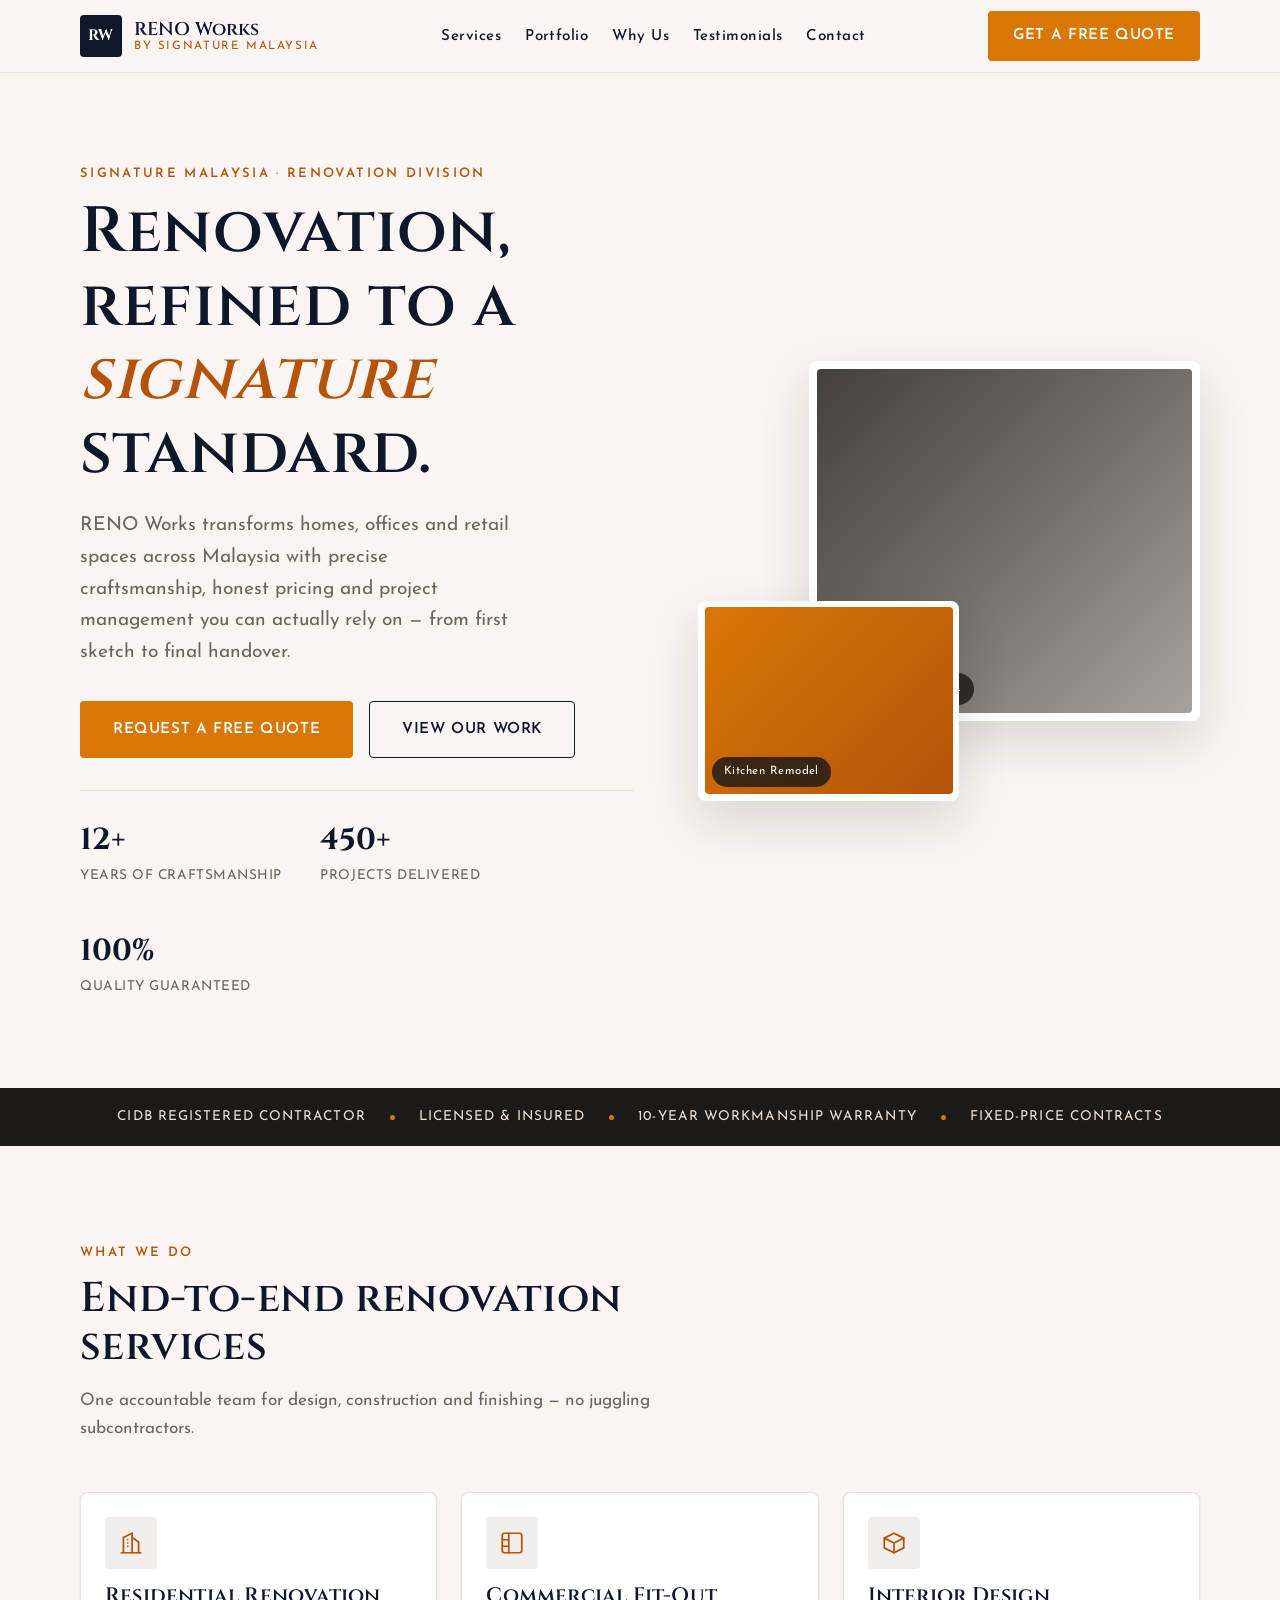
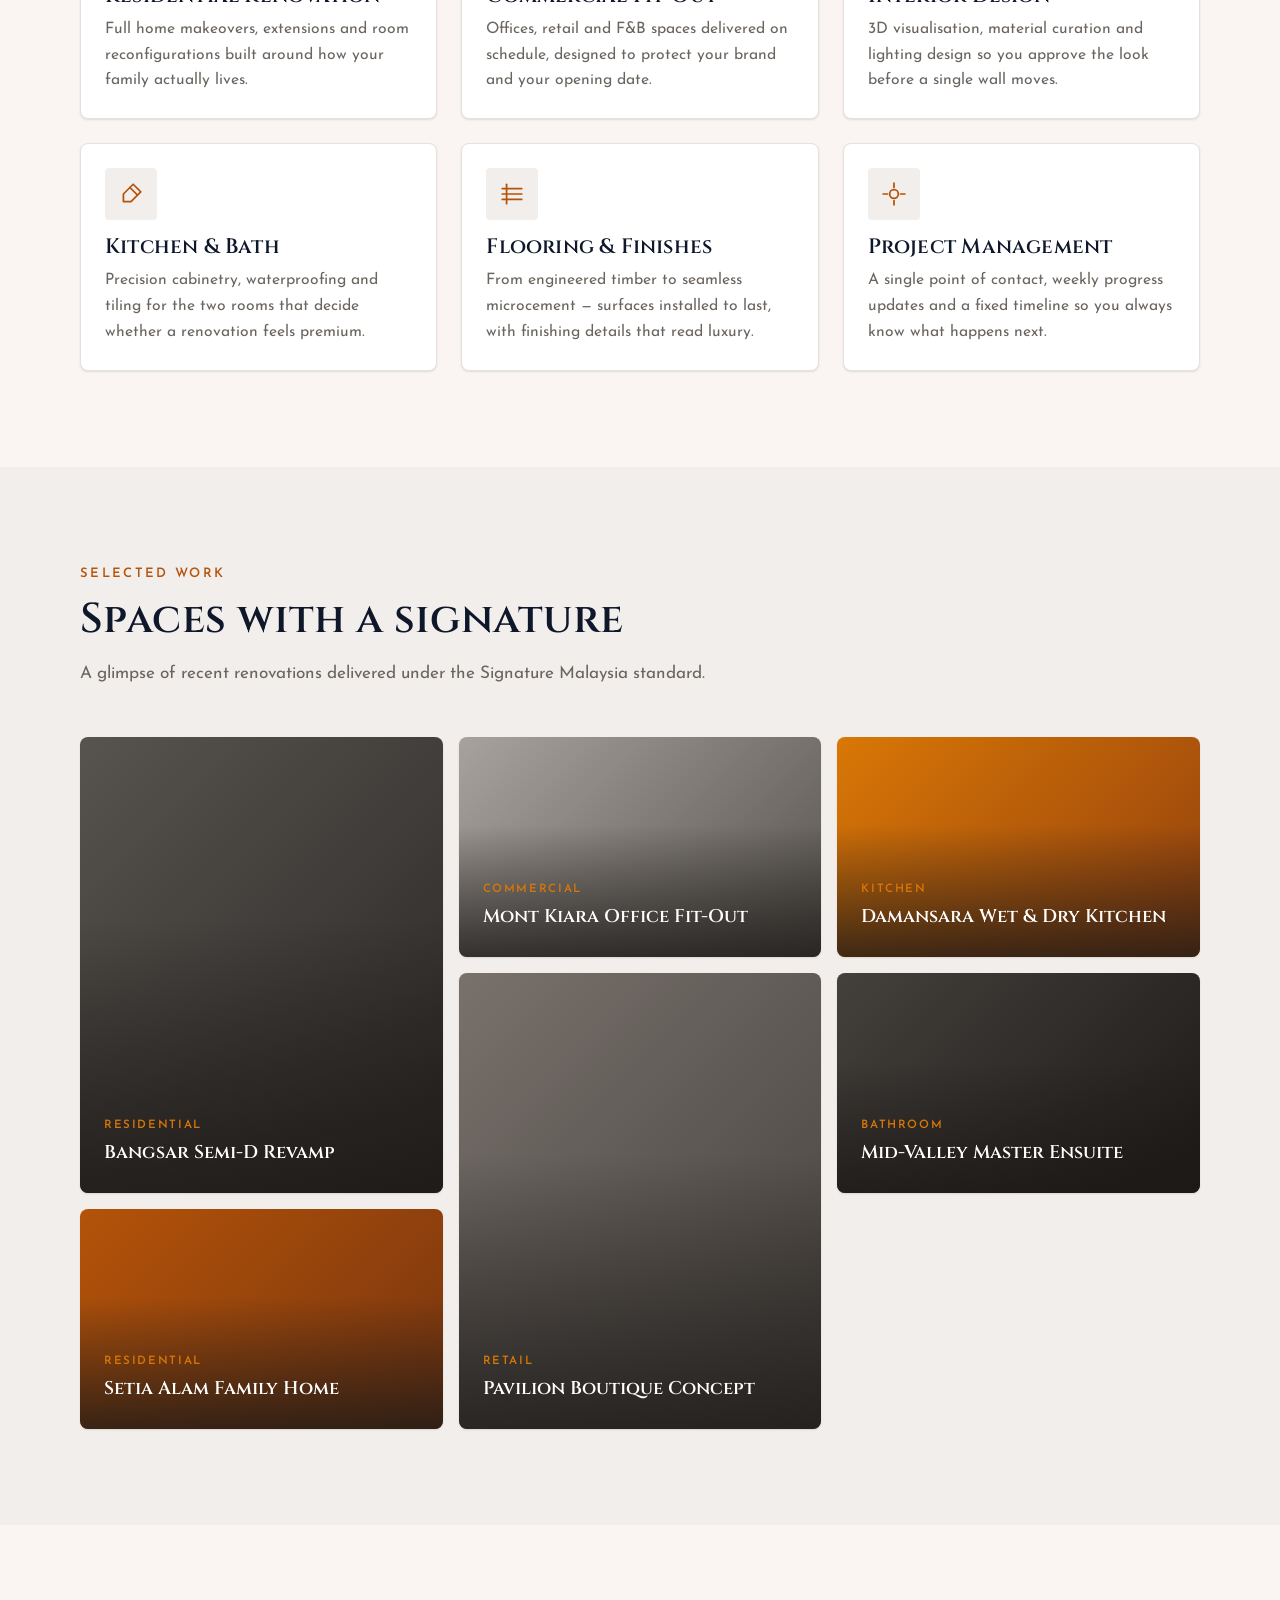
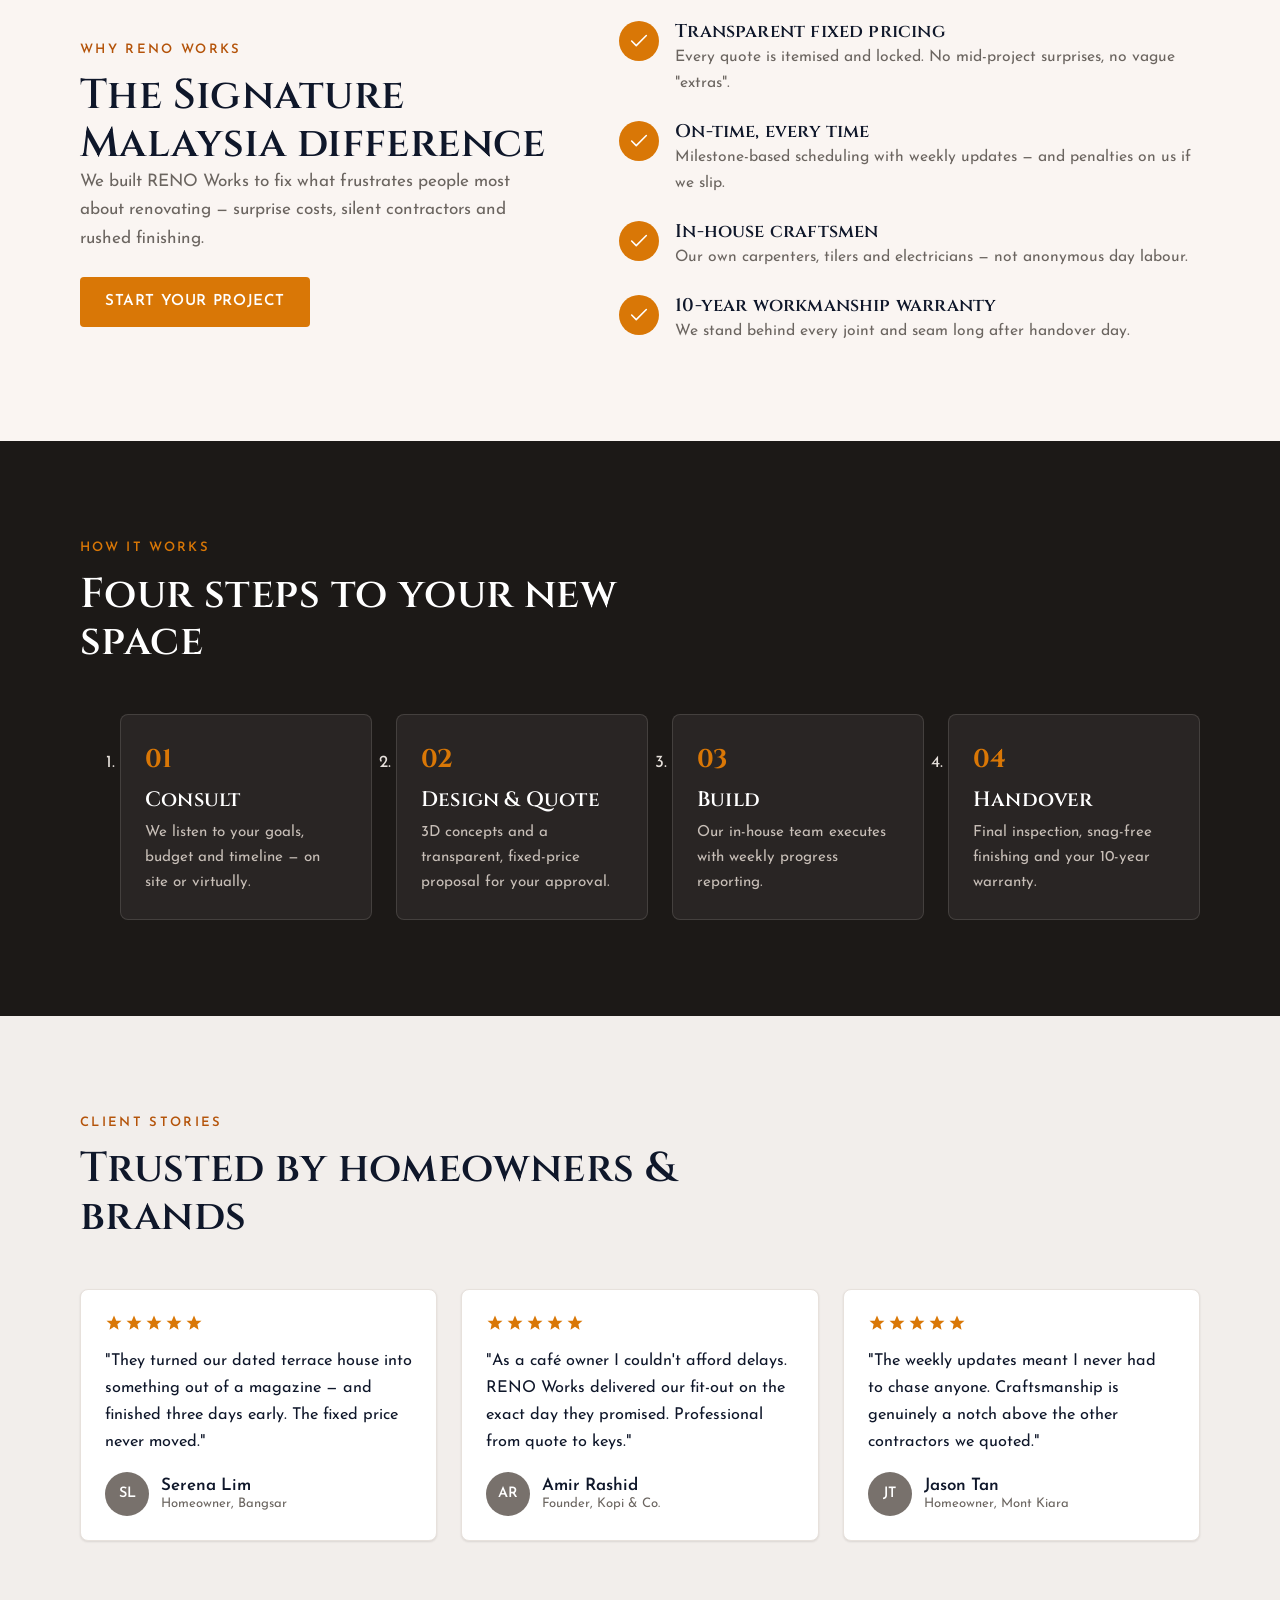
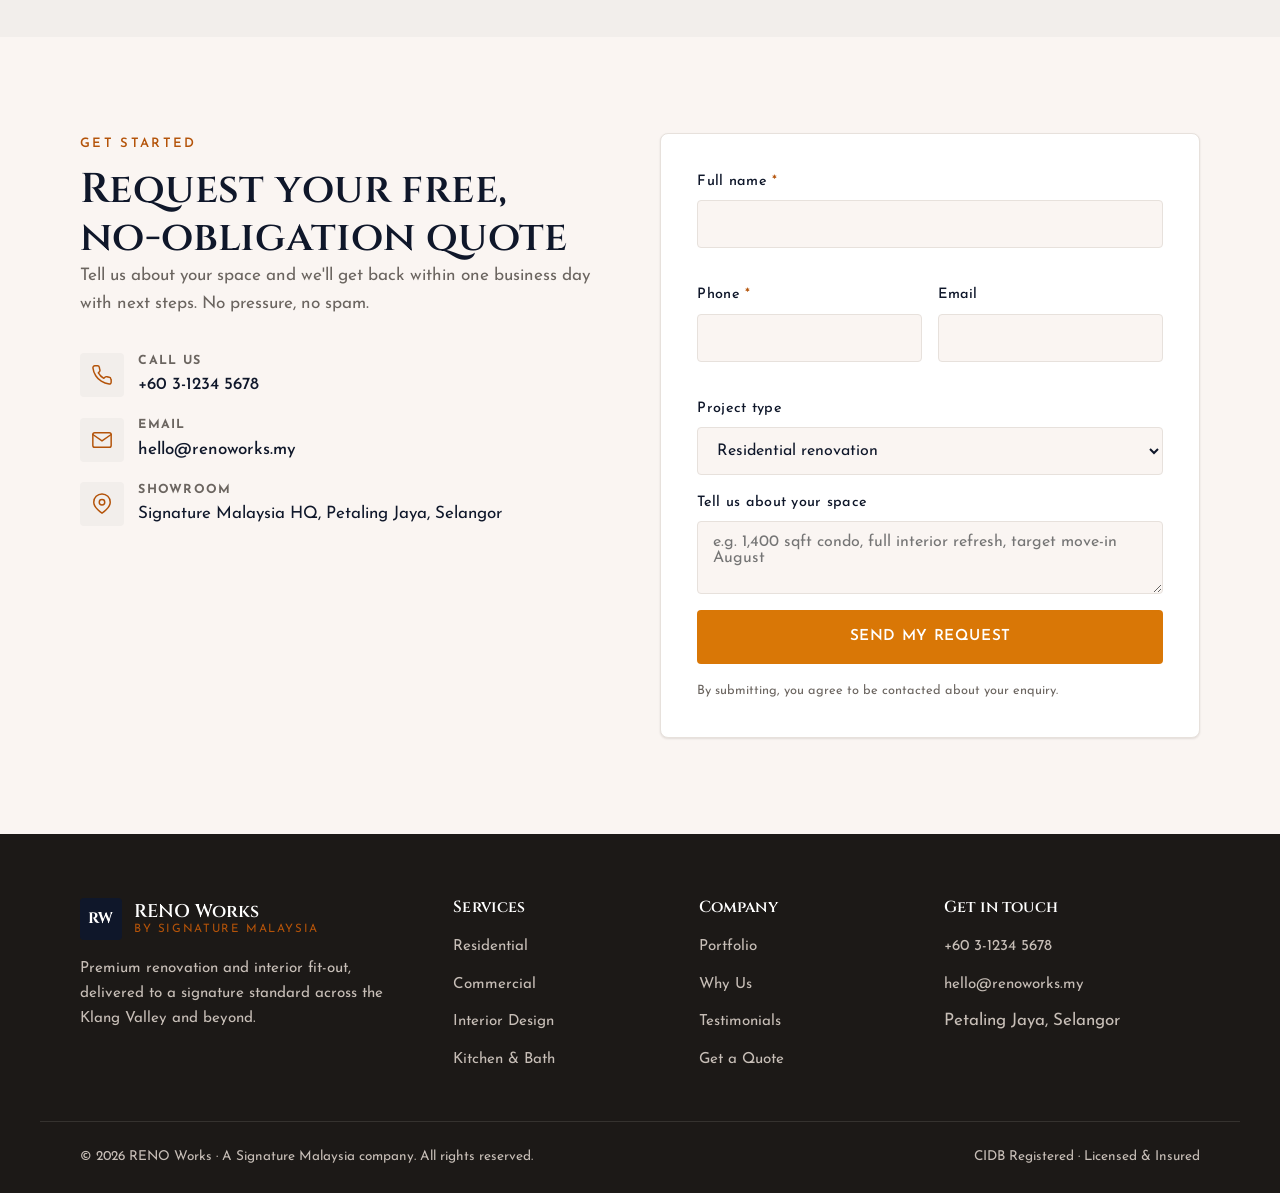
==== classic.html @ 30dc9f1d "Add immersive 3D-motion homepage with WebGL hero - New index.html: cinematic dark experience with Th" ====
<!DOCTYPE html>
<html lang="en">
<head>
  <meta charset="UTF-8" />
  <meta name="viewport" content="width=device-width, initial-scale=1" />
  <title>RENO Works — Professional Renovation by Signature Malaysia</title>
  <meta name="description" content="RENO Works is a professional renovation contractor under Signature Malaysia. Premium interior, residential and commercial renovation with transparent quotes and craftsmanship you can trust." />
  <link rel="preconnect" href="https://fonts.googleapis.com" />
  <link rel="preconnect" href="https://fonts.gstatic.com" crossorigin />
  <link href="https://fonts.googleapis.com/css2?family=Cinzel:wght@400;500;600;700&family=Josefin+Sans:wght@300;400;500;600;700&display=swap" rel="stylesheet" />
  <link rel="stylesheet" href="styles.css" />
</head>
<body>
  <a class="skip-link" href="#main">Skip to content</a>

  <!-- ===== Header ===== -->
  <header class="site-header" id="top">
    <div class="container header-inner">
      <a class="brand" href="#top" aria-label="RENO Works home">
        <span class="brand-mark" aria-hidden="true">RW</span>
        <span class="brand-text">
          <span class="brand-name">RENO Works</span>
          <span class="brand-sub">by Signature Malaysia</span>
        </span>
      </a>

      <nav class="nav" aria-label="Primary">
        <ul class="nav-list">
          <li><a href="#services">Services</a></li>
          <li><a href="#portfolio">Portfolio</a></li>
          <li><a href="#why">Why Us</a></li>
          <li><a href="#testimonials">Testimonials</a></li>
          <li><a href="#contact">Contact</a></li>
        </ul>
      </nav>

      <a class="btn btn-accent header-cta" href="#contact">Get a Free Quote</a>

      <button class="nav-toggle" aria-label="Open menu" aria-expanded="false" aria-controls="mobile-nav">
        <span class="nav-toggle-bar"></span>
        <span class="nav-toggle-bar"></span>
        <span class="nav-toggle-bar"></span>
      </button>
    </div>

    <div class="mobile-nav" id="mobile-nav" hidden>
      <ul>
        <li><a href="#services">Services</a></li>
        <li><a href="#portfolio">Portfolio</a></li>
        <li><a href="#why">Why Us</a></li>
        <li><a href="#testimonials">Testimonials</a></li>
        <li><a href="#contact">Contact</a></li>
        <li><a class="btn btn-accent" href="#contact">Get a Free Quote</a></li>
      </ul>
    </div>
  </header>

  <main id="main">
    <!-- ===== Hero ===== -->
    <section class="hero" aria-labelledby="hero-title">
      <div class="container hero-inner">
        <div class="hero-copy reveal">
          <p class="eyebrow">Signature Malaysia · Renovation Division</p>
          <h1 id="hero-title">Renovation, refined to a <em>signature</em> standard.</h1>
          <p class="hero-lead">
            RENO Works transforms homes, offices and retail spaces across Malaysia
            with precise craftsmanship, honest pricing and project management you
            can actually rely on — from first sketch to final handover.
          </p>
          <div class="hero-actions">
            <a class="btn btn-accent btn-lg" href="#contact">Request a Free Quote</a>
            <a class="btn btn-ghost btn-lg" href="#portfolio">View Our Work</a>
          </div>
          <dl class="hero-stats">
            <div><dt>12+</dt><dd>Years of craftsmanship</dd></div>
            <div><dt>450+</dt><dd>Projects delivered</dd></div>
            <div><dt>100%</dt><dd>Quality guaranteed</dd></div>
          </dl>
        </div>

        <div class="hero-visual reveal" aria-hidden="true">
          <div class="hero-card hero-card-main">
            <div class="hero-card-photo photo-1"></div>
            <span class="hero-tag">Modern Interior · KL</span>
          </div>
          <div class="hero-card hero-card-float">
            <div class="hero-card-photo photo-2"></div>
            <span class="hero-tag">Kitchen Remodel</span>
          </div>
        </div>
      </div>
    </section>

    <!-- ===== Trust strip ===== -->
    <section class="trust" aria-label="Credentials">
      <div class="container trust-inner">
        <span>CIDB Registered Contractor</span>
        <span class="dot" aria-hidden="true"></span>
        <span>Licensed &amp; Insured</span>
        <span class="dot" aria-hidden="true"></span>
        <span>10-Year Workmanship Warranty</span>
        <span class="dot" aria-hidden="true"></span>
        <span>Fixed-Price Contracts</span>
      </div>
    </section>

    <!-- ===== Services ===== -->
    <section class="section" id="services" aria-labelledby="services-title">
      <div class="container">
        <header class="section-head reveal">
          <p class="eyebrow">What We Do</p>
          <h2 id="services-title">End-to-end renovation services</h2>
          <p class="section-sub">One accountable team for design, construction and finishing — no juggling subcontractors.</p>
        </header>

        <div class="grid grid-3">
          <article class="card service-card reveal">
            <span class="service-icon" aria-hidden="true">
              <svg viewBox="0 0 24 24" fill="none" stroke="currentColor" stroke-width="1.6" stroke-linecap="round" stroke-linejoin="round"><path d="M3 21h18"/><path d="M5 21V7l8-4v18"/><path d="M19 21V11l-6-4"/><path d="M9 9h.01M9 12h.01M9 15h.01"/></svg>
            </span>
            <h3>Residential Renovation</h3>
            <p>Full home makeovers, extensions and room reconfigurations built around how your family actually lives.</p>
          </article>

          <article class="card service-card reveal">
            <span class="service-icon" aria-hidden="true">
              <svg viewBox="0 0 24 24" fill="none" stroke="currentColor" stroke-width="1.6" stroke-linecap="round" stroke-linejoin="round"><rect x="3" y="3" width="18" height="18" rx="2"/><path d="M9 3v18"/><path d="M3 9h6M3 15h6"/></svg>
            </span>
            <h3>Commercial Fit-Out</h3>
            <p>Offices, retail and F&amp;B spaces delivered on schedule, designed to protect your brand and your opening date.</p>
          </article>

          <article class="card service-card reveal">
            <span class="service-icon" aria-hidden="true">
              <svg viewBox="0 0 24 24" fill="none" stroke="currentColor" stroke-width="1.6" stroke-linecap="round" stroke-linejoin="round"><path d="M12 3l9 4.5v9L12 21 3 16.5v-9z"/><path d="M3 7.5L12 12l9-4.5M12 12v9"/></svg>
            </span>
            <h3>Interior Design</h3>
            <p>3D visualisation, material curation and lighting design so you approve the look before a single wall moves.</p>
          </article>

          <article class="card service-card reveal">
            <span class="service-icon" aria-hidden="true">
              <svg viewBox="0 0 24 24" fill="none" stroke="currentColor" stroke-width="1.6" stroke-linecap="round" stroke-linejoin="round"><path d="M14 3l7 7-9 9H5v-7z"/><path d="M11 6l7 7"/></svg>
            </span>
            <h3>Kitchen &amp; Bath</h3>
            <p>Precision cabinetry, waterproofing and tiling for the two rooms that decide whether a renovation feels premium.</p>
          </article>

          <article class="card service-card reveal">
            <span class="service-icon" aria-hidden="true">
              <svg viewBox="0 0 24 24" fill="none" stroke="currentColor" stroke-width="1.6" stroke-linecap="round" stroke-linejoin="round"><path d="M3 7h18M3 12h18M3 17h18"/><path d="M7 3v18"/></svg>
            </span>
            <h3>Flooring &amp; Finishes</h3>
            <p>From engineered timber to seamless microcement — surfaces installed to last, with finishing details that read luxury.</p>
          </article>

          <article class="card service-card reveal">
            <span class="service-icon" aria-hidden="true">
              <svg viewBox="0 0 24 24" fill="none" stroke="currentColor" stroke-width="1.6" stroke-linecap="round" stroke-linejoin="round"><path d="M12 2v4M12 18v4M2 12h4M18 12h4"/><circle cx="12" cy="12" r="4"/></svg>
            </span>
            <h3>Project Management</h3>
            <p>A single point of contact, weekly progress updates and a fixed timeline so you always know what happens next.</p>
          </article>
        </div>
      </div>
    </section>

    <!-- ===== Portfolio ===== -->
    <section class="section section-muted" id="portfolio" aria-labelledby="portfolio-title">
      <div class="container">
        <header class="section-head reveal">
          <p class="eyebrow">Selected Work</p>
          <h2 id="portfolio-title">Spaces with a signature</h2>
          <p class="section-sub">A glimpse of recent renovations delivered under the Signature Malaysia standard.</p>
        </header>

        <div class="portfolio-grid">
          <figure class="portfolio-item reveal pf-1">
            <figcaption>
              <span class="pf-cat">Residential</span>
              <span class="pf-name">Bangsar Semi-D Revamp</span>
            </figcaption>
          </figure>
          <figure class="portfolio-item reveal pf-2">
            <figcaption>
              <span class="pf-cat">Commercial</span>
              <span class="pf-name">Mont Kiara Office Fit-Out</span>
            </figcaption>
          </figure>
          <figure class="portfolio-item reveal pf-3">
            <figcaption>
              <span class="pf-cat">Kitchen</span>
              <span class="pf-name">Damansara Wet &amp; Dry Kitchen</span>
            </figcaption>
          </figure>
          <figure class="portfolio-item reveal pf-4">
            <figcaption>
              <span class="pf-cat">Retail</span>
              <span class="pf-name">Pavilion Boutique Concept</span>
            </figcaption>
          </figure>
          <figure class="portfolio-item reveal pf-5">
            <figcaption>
              <span class="pf-cat">Bathroom</span>
              <span class="pf-name">Mid-Valley Master Ensuite</span>
            </figcaption>
          </figure>
          <figure class="portfolio-item reveal pf-6">
            <figcaption>
              <span class="pf-cat">Residential</span>
              <span class="pf-name">Setia Alam Family Home</span>
            </figcaption>
          </figure>
        </div>
      </div>
    </section>

    <!-- ===== Why choose us ===== -->
    <section class="section" id="why" aria-labelledby="why-title">
      <div class="container why-inner">
        <div class="why-copy reveal">
          <p class="eyebrow">Why RENO Works</p>
          <h2 id="why-title">The Signature Malaysia difference</h2>
          <p class="section-sub">We built RENO Works to fix what frustrates people most about renovating — surprise costs, silent contractors and rushed finishing.</p>
          <a class="btn btn-accent" href="#contact">Start Your Project</a>
        </div>

        <ul class="why-list reveal">
          <li>
            <span class="why-icon" aria-hidden="true">
              <svg viewBox="0 0 24 24" fill="none" stroke="currentColor" stroke-width="1.7" stroke-linecap="round" stroke-linejoin="round"><path d="M20 6L9 17l-5-5"/></svg>
            </span>
            <div>
              <h3>Transparent fixed pricing</h3>
              <p>Every quote is itemised and locked. No mid-project surprises, no vague "extras".</p>
            </div>
          </li>
          <li>
            <span class="why-icon" aria-hidden="true">
              <svg viewBox="0 0 24 24" fill="none" stroke="currentColor" stroke-width="1.7" stroke-linecap="round" stroke-linejoin="round"><path d="M20 6L9 17l-5-5"/></svg>
            </span>
            <div>
              <h3>On-time, every time</h3>
              <p>Milestone-based scheduling with weekly updates — and penalties on us if we slip.</p>
            </div>
          </li>
          <li>
            <span class="why-icon" aria-hidden="true">
              <svg viewBox="0 0 24 24" fill="none" stroke="currentColor" stroke-width="1.7" stroke-linecap="round" stroke-linejoin="round"><path d="M20 6L9 17l-5-5"/></svg>
            </span>
            <div>
              <h3>In-house craftsmen</h3>
              <p>Our own carpenters, tilers and electricians — not anonymous day labour.</p>
            </div>
          </li>
          <li>
            <span class="why-icon" aria-hidden="true">
              <svg viewBox="0 0 24 24" fill="none" stroke="currentColor" stroke-width="1.7" stroke-linecap="round" stroke-linejoin="round"><path d="M20 6L9 17l-5-5"/></svg>
            </span>
            <div>
              <h3>10-year workmanship warranty</h3>
              <p>We stand behind every joint and seam long after handover day.</p>
            </div>
          </li>
        </ul>
      </div>
    </section>

    <!-- ===== Process ===== -->
    <section class="section section-dark" id="process" aria-labelledby="process-title">
      <div class="container">
        <header class="section-head reveal">
          <p class="eyebrow eyebrow-light">How It Works</p>
          <h2 id="process-title">Four steps to your new space</h2>
        </header>
        <ol class="process-grid">
          <li class="reveal"><span class="step-no">01</span><h3>Consult</h3><p>We listen to your goals, budget and timeline — on site or virtually.</p></li>
          <li class="reveal"><span class="step-no">02</span><h3>Design &amp; Quote</h3><p>3D concepts and a transparent, fixed-price proposal for your approval.</p></li>
          <li class="reveal"><span class="step-no">03</span><h3>Build</h3><p>Our in-house team executes with weekly progress reporting.</p></li>
          <li class="reveal"><span class="step-no">04</span><h3>Handover</h3><p>Final inspection, snag-free finishing and your 10-year warranty.</p></li>
        </ol>
      </div>
    </section>

    <!-- ===== Testimonials ===== -->
    <section class="section section-muted" id="testimonials" aria-labelledby="testimonials-title">
      <div class="container">
        <header class="section-head reveal">
          <p class="eyebrow">Client Stories</p>
          <h2 id="testimonials-title">Trusted by homeowners &amp; brands</h2>
        </header>
        <div class="grid grid-3">
          <blockquote class="card quote-card reveal">
            <div class="stars" aria-label="5 out of 5 stars">
              <svg viewBox="0 0 24 24" aria-hidden="true"><path d="M12 2l3 7h7l-5.5 4.5L18 21l-6-4-6 4 1.5-7.5L2 9h7z"/></svg>
              <svg viewBox="0 0 24 24" aria-hidden="true"><path d="M12 2l3 7h7l-5.5 4.5L18 21l-6-4-6 4 1.5-7.5L2 9h7z"/></svg>
              <svg viewBox="0 0 24 24" aria-hidden="true"><path d="M12 2l3 7h7l-5.5 4.5L18 21l-6-4-6 4 1.5-7.5L2 9h7z"/></svg>
              <svg viewBox="0 0 24 24" aria-hidden="true"><path d="M12 2l3 7h7l-5.5 4.5L18 21l-6-4-6 4 1.5-7.5L2 9h7z"/></svg>
              <svg viewBox="0 0 24 24" aria-hidden="true"><path d="M12 2l3 7h7l-5.5 4.5L18 21l-6-4-6 4 1.5-7.5L2 9h7z"/></svg>
            </div>
            <p>"They turned our dated terrace house into something out of a magazine — and finished three days early. The fixed price never moved."</p>
            <footer><span class="avatar" aria-hidden="true">SL</span><span><strong>Serena Lim</strong><small>Homeowner, Bangsar</small></span></footer>
          </blockquote>

          <blockquote class="card quote-card reveal">
            <div class="stars" aria-label="5 out of 5 stars">
              <svg viewBox="0 0 24 24" aria-hidden="true"><path d="M12 2l3 7h7l-5.5 4.5L18 21l-6-4-6 4 1.5-7.5L2 9h7z"/></svg>
              <svg viewBox="0 0 24 24" aria-hidden="true"><path d="M12 2l3 7h7l-5.5 4.5L18 21l-6-4-6 4 1.5-7.5L2 9h7z"/></svg>
              <svg viewBox="0 0 24 24" aria-hidden="true"><path d="M12 2l3 7h7l-5.5 4.5L18 21l-6-4-6 4 1.5-7.5L2 9h7z"/></svg>
              <svg viewBox="0 0 24 24" aria-hidden="true"><path d="M12 2l3 7h7l-5.5 4.5L18 21l-6-4-6 4 1.5-7.5L2 9h7z"/></svg>
              <svg viewBox="0 0 24 24" aria-hidden="true"><path d="M12 2l3 7h7l-5.5 4.5L18 21l-6-4-6 4 1.5-7.5L2 9h7z"/></svg>
            </div>
            <p>"As a café owner I couldn't afford delays. RENO Works delivered our fit-out on the exact day they promised. Professional from quote to keys."</p>
            <footer><span class="avatar" aria-hidden="true">AR</span><span><strong>Amir Rashid</strong><small>Founder, Kopi &amp; Co.</small></span></footer>
          </blockquote>

          <blockquote class="card quote-card reveal">
            <div class="stars" aria-label="5 out of 5 stars">
              <svg viewBox="0 0 24 24" aria-hidden="true"><path d="M12 2l3 7h7l-5.5 4.5L18 21l-6-4-6 4 1.5-7.5L2 9h7z"/></svg>
              <svg viewBox="0 0 24 24" aria-hidden="true"><path d="M12 2l3 7h7l-5.5 4.5L18 21l-6-4-6 4 1.5-7.5L2 9h7z"/></svg>
              <svg viewBox="0 0 24 24" aria-hidden="true"><path d="M12 2l3 7h7l-5.5 4.5L18 21l-6-4-6 4 1.5-7.5L2 9h7z"/></svg>
              <svg viewBox="0 0 24 24" aria-hidden="true"><path d="M12 2l3 7h7l-5.5 4.5L18 21l-6-4-6 4 1.5-7.5L2 9h7z"/></svg>
              <svg viewBox="0 0 24 24" aria-hidden="true"><path d="M12 2l3 7h7l-5.5 4.5L18 21l-6-4-6 4 1.5-7.5L2 9h7z"/></svg>
            </div>
            <p>"The weekly updates meant I never had to chase anyone. Craftsmanship is genuinely a notch above the other contractors we quoted."</p>
            <footer><span class="avatar" aria-hidden="true">JT</span><span><strong>Jason Tan</strong><small>Homeowner, Mont Kiara</small></span></footer>
          </blockquote>
        </div>
      </div>
    </section>

    <!-- ===== Contact / Quote CTA ===== -->
    <section class="section" id="contact" aria-labelledby="contact-title">
      <div class="container contact-inner">
        <div class="contact-copy reveal">
          <p class="eyebrow">Get Started</p>
          <h2 id="contact-title">Request your free, no-obligation quote</h2>
          <p class="section-sub">Tell us about your space and we'll get back within one business day with next steps. No pressure, no spam.</p>
          <ul class="contact-list">
            <li>
              <span class="contact-icon" aria-hidden="true"><svg viewBox="0 0 24 24" fill="none" stroke="currentColor" stroke-width="1.6" stroke-linecap="round" stroke-linejoin="round"><path d="M22 16.9v3a2 2 0 0 1-2.2 2 19.8 19.8 0 0 1-8.6-3.1 19.5 19.5 0 0 1-6-6A19.8 19.8 0 0 1 2.1 4.2 2 2 0 0 1 4.1 2h3a2 2 0 0 1 2 1.7c.1.9.3 1.8.6 2.6a2 2 0 0 1-.5 2.1L8 9.6a16 16 0 0 0 6 6l1.2-1.2a2 2 0 0 1 2.1-.5c.8.3 1.7.5 2.6.6a2 2 0 0 1 1.7 2z"/></svg></span>
              <span><strong>Call us</strong><a href="tel:+60312345678">+60 3-1234 5678</a></span>
            </li>
            <li>
              <span class="contact-icon" aria-hidden="true"><svg viewBox="0 0 24 24" fill="none" stroke="currentColor" stroke-width="1.6" stroke-linecap="round" stroke-linejoin="round"><rect x="2" y="4" width="20" height="16" rx="2"/><path d="M22 6l-10 7L2 6"/></svg></span>
              <span><strong>Email</strong><a href="mailto:hello@renoworks.my">hello@renoworks.my</a></span>
            </li>
            <li>
              <span class="contact-icon" aria-hidden="true"><svg viewBox="0 0 24 24" fill="none" stroke="currentColor" stroke-width="1.6" stroke-linecap="round" stroke-linejoin="round"><path d="M21 10c0 6-9 12-9 12s-9-6-9-12a9 9 0 0 1 18 0z"/><circle cx="12" cy="10" r="3"/></svg></span>
              <span><strong>Showroom</strong>Signature Malaysia HQ, Petaling Jaya, Selangor</span>
            </li>
          </ul>
        </div>

        <form class="card quote-form reveal" id="quote-form" novalidate>
          <div class="field">
            <label for="name">Full name <span class="req" aria-hidden="true">*</span></label>
            <input id="name" name="name" type="text" autocomplete="name" required />
            <p class="error" data-for="name" aria-live="polite"></p>
          </div>
          <div class="field-row">
            <div class="field">
              <label for="phone">Phone <span class="req" aria-hidden="true">*</span></label>
              <input id="phone" name="phone" type="tel" autocomplete="tel" inputmode="tel" required />
              <p class="error" data-for="phone" aria-live="polite"></p>
            </div>
            <div class="field">
              <label for="email">Email</label>
              <input id="email" name="email" type="email" autocomplete="email" inputmode="email" />
              <p class="error" data-for="email" aria-live="polite"></p>
            </div>
          </div>
          <div class="field">
            <label for="service">Project type</label>
            <select id="service" name="service">
              <option value="residential">Residential renovation</option>
              <option value="commercial">Commercial fit-out</option>
              <option value="interior">Interior design</option>
              <option value="kitchen-bath">Kitchen &amp; bathroom</option>
              <option value="other">Something else</option>
            </select>
          </div>
          <div class="field">
            <label for="message">Tell us about your space</label>
            <textarea id="message" name="message" rows="3" placeholder="e.g. 1,400 sqft condo, full interior refresh, target move-in August"></textarea>
          </div>
          <button class="btn btn-accent btn-lg btn-block" type="submit">Send My Request</button>
          <p class="form-success" id="form-success" role="status" hidden>Thank you — your request is in. We'll be in touch within one business day.</p>
          <p class="form-note">By submitting, you agree to be contacted about your enquiry.</p>
        </form>
      </div>
    </section>
  </main>

  <!-- ===== Footer ===== -->
  <footer class="site-footer">
    <div class="container footer-inner">
      <div class="footer-brand">
        <a class="brand" href="#top" aria-label="RENO Works home">
          <span class="brand-mark" aria-hidden="true">RW</span>
          <span class="brand-text">
            <span class="brand-name">RENO Works</span>
            <span class="brand-sub">by Signature Malaysia</span>
          </span>
        </a>
        <p>Premium renovation and interior fit-out, delivered to a signature standard across the Klang Valley and beyond.</p>
      </div>
      <nav class="footer-col" aria-label="Footer services">
        <h4>Services</h4>
        <ul>
          <li><a href="#services">Residential</a></li>
          <li><a href="#services">Commercial</a></li>
          <li><a href="#services">Interior Design</a></li>
          <li><a href="#services">Kitchen &amp; Bath</a></li>
        </ul>
      </nav>
      <nav class="footer-col" aria-label="Footer company">
        <h4>Company</h4>
        <ul>
          <li><a href="#portfolio">Portfolio</a></li>
          <li><a href="#why">Why Us</a></li>
          <li><a href="#testimonials">Testimonials</a></li>
          <li><a href="#contact">Get a Quote</a></li>
        </ul>
      </nav>
      <div class="footer-col">
        <h4>Get in touch</h4>
        <ul>
          <li><a href="tel:+60312345678">+60 3-1234 5678</a></li>
          <li><a href="mailto:hello@renoworks.my">hello@renoworks.my</a></li>
          <li>Petaling Jaya, Selangor</li>
        </ul>
      </div>
    </div>
    <div class="container footer-bottom">
      <p>&copy; <span id="year">2026</span> RENO Works · A Signature Malaysia company. All rights reserved.</p>
      <p>CIDB Registered · Licensed &amp; Insured</p>
    </div>
  </footer>

  <script src="main.js" defer></script>
</body>
</html>
---- styles.css ----
/* ===========================================================
   RENO Works — by Signature Malaysia
   Style: Minimalism & Swiss Style
   Palette: warm stone grey + gold accent (from design system)
   Type:   Cinzel (display) / Josefin Sans (body)
   =========================================================== */

:root {
  /* Color tokens */
  --color-primary: #78716C;
  --color-on-primary: #FFFFFF;
  --color-secondary: #A8A29E;
  --color-accent: #D97706;
  --color-accent-strong: #B45309;
  --color-background: #FAF5F2;
  --color-surface: #FFFFFF;
  --color-foreground: #0F172A;
  --color-muted: #F2EEEB;
  --color-muted-foreground: #6B6560;
  --color-border: #E7E1DC;
  --color-dark: #1C1917;
  --color-dark-surface: #292524;

  /* Type scale */
  --font-display: 'Cinzel', Georgia, 'Times New Roman', serif;
  --font-body: 'Josefin Sans', system-ui, -apple-system, 'Segoe UI', sans-serif;

  /* Spacing rhythm (8pt) */
  --space-1: 0.5rem;
  --space-2: 1rem;
  --space-3: 1.5rem;
  --space-4: 2rem;
  --space-6: 3rem;
  --space-8: 4rem;
  --space-12: 6rem;

  --radius: 4px;
  --radius-lg: 8px;
  --container: 1200px;
  --shadow-sm: 0 1px 2px rgba(28, 25, 23, 0.06), 0 1px 3px rgba(28, 25, 23, 0.05);
  --shadow-md: 0 8px 24px rgba(28, 25, 23, 0.08);
  --shadow-lg: 0 20px 50px rgba(28, 25, 23, 0.14);
  --ease: cubic-bezier(0.22, 0.61, 0.36, 1);
  --z-header: 100;
}

/* ----- Reset / base ----- */
*, *::before, *::after { box-sizing: border-box; }
* { margin: 0; }
html { scroll-behavior: smooth; -webkit-text-size-adjust: 100%; }

body {
  font-family: var(--font-body);
  font-weight: 400;
  font-size: 1.0625rem;
  line-height: 1.65;
  color: var(--color-foreground);
  background: var(--color-background);
  -webkit-font-smoothing: antialiased;
  text-rendering: optimizeLegibility;
}

img, svg { display: block; max-width: 100%; }
a { color: inherit; text-decoration: none; }
ul { list-style: none; padding: 0; }

h1, h2, h3, h4 {
  font-family: var(--font-display);
  font-weight: 600;
  line-height: 1.15;
  letter-spacing: 0.01em;
  color: var(--color-foreground);
}

::selection { background: var(--color-accent); color: #fff; }

:focus-visible {
  outline: 3px solid var(--color-accent);
  outline-offset: 2px;
  border-radius: 2px;
}

.skip-link {
  position: absolute;
  left: -999px;
  top: 0;
  background: var(--color-foreground);
  color: #fff;
  padding: 0.75rem 1.25rem;
  z-index: 1000;
}
.skip-link:focus { left: 1rem; top: 1rem; }

/* ----- Layout ----- */
.container {
  width: 100%;
  max-width: var(--container);
  margin-inline: auto;
  padding-inline: clamp(1.25rem, 4vw, 2.5rem);
}

.section { padding-block: clamp(3.5rem, 8vw, var(--space-12)); }
.section-muted { background: var(--color-muted); }

.section-head { max-width: 640px; margin-bottom: var(--space-6); }
.section-head .section-sub { margin-top: var(--space-2); }

.eyebrow {
  font-size: 0.8125rem;
  font-weight: 600;
  letter-spacing: 0.18em;
  text-transform: uppercase;
  color: var(--color-accent-strong);
  margin-bottom: 0.75rem;
}
.eyebrow-light { color: var(--color-accent); }

h2 { font-size: clamp(1.75rem, 4vw, 2.6rem); }
h3 { font-size: 1.3rem; }
.section-sub {
  color: var(--color-muted-foreground);
  font-size: 1.075rem;
}

.grid { display: grid; gap: var(--space-3); }
.grid-3 { grid-template-columns: repeat(3, 1fr); }

/* ----- Buttons ----- */
.btn {
  --btn-bg: var(--color-foreground);
  --btn-fg: #fff;
  display: inline-flex;
  align-items: center;
  justify-content: center;
  gap: 0.5rem;
  min-height: 46px;
  padding: 0.7rem 1.5rem;
  font-family: var(--font-body);
  font-weight: 600;
  font-size: 0.95rem;
  letter-spacing: 0.04em;
  text-transform: uppercase;
  background: var(--btn-bg);
  color: var(--btn-fg);
  border: 1px solid transparent;
  border-radius: var(--radius);
  cursor: pointer;
  transition: transform 0.2s var(--ease), background-color 0.2s var(--ease), box-shadow 0.2s var(--ease), color 0.2s var(--ease);
}
.btn:hover { transform: translateY(-2px); box-shadow: var(--shadow-md); }
.btn:active { transform: translateY(0); }

.btn-accent { --btn-bg: var(--color-accent); --btn-fg: #fff; }
.btn-accent:hover { background: var(--color-accent-strong); }

.btn-ghost {
  --btn-bg: transparent;
  --btn-fg: var(--color-foreground);
  border-color: var(--color-foreground);
}
.btn-ghost:hover { background: var(--color-foreground); color: #fff; }

.btn-lg { min-height: 54px; padding: 0.95rem 2rem; }
.btn-block { width: 100%; }

/* ----- Header ----- */
.site-header {
  position: sticky;
  top: 0;
  z-index: var(--z-header);
  background: rgba(250, 245, 242, 0.85);
  backdrop-filter: saturate(180%) blur(12px);
  border-bottom: 1px solid var(--color-border);
}
.header-inner {
  display: flex;
  align-items: center;
  justify-content: space-between;
  gap: var(--space-3);
  min-height: 72px;
}

.brand { display: inline-flex; align-items: center; gap: 0.75rem; }
.brand-mark {
  display: grid;
  place-items: center;
  width: 42px;
  height: 42px;
  background: var(--color-foreground);
  color: #fff;
  font-family: var(--font-display);
  font-weight: 700;
  font-size: 0.95rem;
  letter-spacing: 0.02em;
  border-radius: var(--radius);
}
.brand-text { display: flex; flex-direction: column; line-height: 1.1; }
.brand-name { font-family: var(--font-display); font-weight: 600; font-size: 1.15rem; }
.brand-sub { font-size: 0.72rem; letter-spacing: 0.14em; text-transform: uppercase; color: var(--color-accent-strong); }

.nav-list { display: flex; gap: var(--space-3); }
.nav-list a {
  font-weight: 500;
  font-size: 0.95rem;
  letter-spacing: 0.03em;
  padding: 0.4rem 0;
  position: relative;
  color: var(--color-foreground);
}
.nav-list a::after {
  content: "";
  position: absolute;
  left: 0; bottom: -2px;
  width: 0; height: 2px;
  background: var(--color-accent);
  transition: width 0.22s var(--ease);
}
.nav-list a:hover::after, .nav-list a:focus-visible::after { width: 100%; }

.nav-toggle {
  display: none;
  flex-direction: column;
  gap: 5px;
  width: 46px; height: 46px;
  align-items: center;
  justify-content: center;
  background: transparent;
  border: 1px solid var(--color-border);
  border-radius: var(--radius);
  cursor: pointer;
}
.nav-toggle-bar { width: 22px; height: 2px; background: var(--color-foreground); transition: transform 0.25s var(--ease), opacity 0.2s var(--ease); }
.nav-toggle[aria-expanded="true"] .nav-toggle-bar:nth-child(1) { transform: translateY(7px) rotate(45deg); }
.nav-toggle[aria-expanded="true"] .nav-toggle-bar:nth-child(2) { opacity: 0; }
.nav-toggle[aria-expanded="true"] .nav-toggle-bar:nth-child(3) { transform: translateY(-7px) rotate(-45deg); }

.mobile-nav { border-top: 1px solid var(--color-border); background: var(--color-background); }
.mobile-nav ul { display: flex; flex-direction: column; padding: var(--space-2) clamp(1.25rem, 4vw, 2.5rem) var(--space-3); gap: 0.25rem; }
.mobile-nav a:not(.btn) { display: block; padding: 0.9rem 0.25rem; font-weight: 500; border-bottom: 1px solid var(--color-border); }
.mobile-nav .btn { margin-top: var(--space-2); }

/* ----- Hero ----- */
.hero { padding-block: clamp(3rem, 7vw, 6rem); overflow: hidden; }
.hero-inner {
  display: grid;
  grid-template-columns: 1.05fr 0.95fr;
  gap: clamp(2rem, 5vw, 4rem);
  align-items: center;
}
.hero h1 {
  font-size: clamp(2.4rem, 5.2vw, 4rem);
  margin-block: 0.5rem 1.25rem;
}
.hero h1 em { font-style: italic; color: var(--color-accent-strong); }
.hero-lead {
  font-size: clamp(1.05rem, 1.6vw, 1.2rem);
  color: var(--color-muted-foreground);
  max-width: 36ch;
}
.hero-actions { display: flex; flex-wrap: wrap; gap: var(--space-2); margin-block: var(--space-4); }

.hero-stats { display: flex; gap: clamp(1.25rem, 3vw, 2.5rem); flex-wrap: wrap; padding-top: var(--space-3); border-top: 1px solid var(--color-border); }
.hero-stats dt { font-family: var(--font-display); font-weight: 700; font-size: 1.9rem; color: var(--color-foreground); }
.hero-stats dd { font-size: 0.85rem; letter-spacing: 0.04em; color: var(--color-muted-foreground); text-transform: uppercase; }

/* Hero visual (CSS-only photo placeholders, no external assets) */
.hero-visual { position: relative; min-height: 440px; }
.hero-card {
  position: absolute;
  border-radius: var(--radius-lg);
  overflow: hidden;
  box-shadow: var(--shadow-lg);
  background: var(--color-surface);
  padding: 0.5rem;
}
.hero-card-main { inset: 0 0 auto auto; width: 78%; height: 360px; top: 0; right: 0; }
.hero-card-float { width: 52%; height: 200px; bottom: 0; left: 0; padding: 0.4rem; }
.hero-card-photo { width: 100%; height: 100%; border-radius: var(--radius); }
.hero-tag {
  position: absolute;
  left: 1rem; bottom: 1rem;
  background: rgba(28, 25, 23, 0.82);
  color: #fff;
  font-size: 0.78rem;
  letter-spacing: 0.04em;
  padding: 0.35rem 0.75rem;
  border-radius: 999px;
}
.hero-card-float .hero-tag { left: 0.85rem; bottom: 0.85rem; font-size: 0.72rem; }

/* Decorative gradient "photos" so the page is fully self-contained */
.photo-1 { background: linear-gradient(135deg, #44403C 0%, #78716C 55%, #A8A29E 100%); }
.photo-2 { background: linear-gradient(135deg, #D97706 0%, #B45309 100%); }

/* ----- Trust strip ----- */
.trust { background: var(--color-dark); color: #E7E1DC; }
.trust-inner {
  display: flex;
  flex-wrap: wrap;
  align-items: center;
  justify-content: center;
  gap: 0.75rem 1.5rem;
  padding-block: 1.1rem;
  font-size: 0.85rem;
  letter-spacing: 0.08em;
  text-transform: uppercase;
}
.trust .dot { width: 5px; height: 5px; border-radius: 50%; background: var(--color-accent); }

/* ----- Cards / services ----- */
.card {
  background: var(--color-surface);
  border: 1px solid var(--color-border);
  border-radius: var(--radius-lg);
  padding: var(--space-3);
  box-shadow: var(--shadow-sm);
  transition: transform 0.25s var(--ease), box-shadow 0.25s var(--ease), border-color 0.25s var(--ease);
}
.service-card:hover { transform: translateY(-4px); box-shadow: var(--shadow-md); border-color: var(--color-secondary); }
.service-icon {
  display: grid; place-items: center;
  width: 52px; height: 52px;
  border-radius: var(--radius);
  background: var(--color-muted);
  color: var(--color-accent-strong);
  margin-bottom: var(--space-2);
}
.service-icon svg { width: 26px; height: 26px; }
.service-card h3 { margin-bottom: 0.5rem; }
.service-card p { color: var(--color-muted-foreground); font-size: 0.98rem; }

/* ----- Portfolio ----- */
.portfolio-grid {
  display: grid;
  grid-template-columns: repeat(3, 1fr);
  grid-auto-rows: 220px;
  gap: var(--space-2);
}
.portfolio-item {
  position: relative;
  border-radius: var(--radius-lg);
  overflow: hidden;
  display: flex;
  align-items: flex-end;
  color: #fff;
  box-shadow: var(--shadow-sm);
  transition: transform 0.3s var(--ease), box-shadow 0.3s var(--ease);
}
.portfolio-item::before {
  content: "";
  position: absolute; inset: 0;
  background: linear-gradient(180deg, rgba(28,25,23,0) 40%, rgba(28,25,23,0.78) 100%);
  z-index: 1;
  transition: background 0.3s var(--ease);
}
.portfolio-item figcaption { position: relative; z-index: 2; padding: var(--space-3); display: flex; flex-direction: column; gap: 0.2rem; }
.pf-cat { font-size: 0.72rem; letter-spacing: 0.14em; text-transform: uppercase; color: var(--color-accent); font-weight: 600; }
.pf-name { font-family: var(--font-display); font-weight: 600; font-size: 1.15rem; }
.portfolio-item:hover { transform: translateY(-4px); box-shadow: var(--shadow-md); }
.portfolio-item:hover::before { background: linear-gradient(180deg, rgba(28,25,23,0.1) 20%, rgba(28,25,23,0.85) 100%); }

.portfolio-item.pf-1 { background: linear-gradient(135deg, #57534E, #292524); grid-row: span 2; }
.portfolio-item.pf-2 { background: linear-gradient(135deg, #A8A29E, #57534E); }
.portfolio-item.pf-3 { background: linear-gradient(135deg, #D97706, #92400E); }
.portfolio-item.pf-4 { background: linear-gradient(135deg, #78716C, #44403C); grid-row: span 2; }
.portfolio-item.pf-5 { background: linear-gradient(135deg, #44403C, #1C1917); }
.portfolio-item.pf-6 { background: linear-gradient(135deg, #B45309, #78350F); }

/* ----- Why choose us ----- */
.why-inner { display: grid; grid-template-columns: 0.9fr 1.1fr; gap: clamp(2rem, 5vw, 4.5rem); align-items: center; }
.why-copy .btn { margin-top: var(--space-3); }
.why-list { display: grid; gap: var(--space-3); }
.why-list li { display: flex; gap: var(--space-2); align-items: flex-start; }
.why-icon {
  flex: none;
  display: grid; place-items: center;
  width: 40px; height: 40px;
  border-radius: 50%;
  background: var(--color-accent);
  color: #fff;
}
.why-icon svg { width: 22px; height: 22px; }
.why-list h3 { font-size: 1.15rem; margin-bottom: 0.2rem; }
.why-list p { color: var(--color-muted-foreground); font-size: 0.98rem; }

/* ----- Process (dark) ----- */
.section-dark { background: var(--color-dark); color: #E7E1DC; }
.section-dark h2, .section-dark h3 { color: #fff; }
.process-grid { display: grid; grid-template-columns: repeat(4, 1fr); gap: var(--space-3); counter-reset: step; }
.process-grid li {
  padding: var(--space-3);
  border: 1px solid rgba(231, 225, 220, 0.14);
  border-radius: var(--radius-lg);
  background: var(--color-dark-surface);
}
.step-no { font-family: var(--font-display); font-weight: 700; font-size: 1.6rem; color: var(--color-accent); display: block; margin-bottom: 0.5rem; }
.process-grid h3 { margin-bottom: 0.4rem; }
.process-grid p { color: #C7BEB7; font-size: 0.95rem; }

/* ----- Testimonials ----- */
.quote-card { display: flex; flex-direction: column; gap: var(--space-2); }
.stars { display: flex; gap: 2px; color: var(--color-accent); }
.stars svg { width: 18px; height: 18px; fill: currentColor; }
.quote-card p { font-size: 1.02rem; color: var(--color-foreground); }
.quote-card footer { display: flex; align-items: center; gap: 0.75rem; margin-top: auto; }
.avatar {
  display: grid; place-items: center;
  width: 44px; height: 44px;
  border-radius: 50%;
  background: var(--color-primary);
  color: #fff;
  font-weight: 600;
  font-size: 0.9rem;
  flex: none;
}
.quote-card footer span:not(.avatar) { display: flex; flex-direction: column; line-height: 1.25; }
.quote-card footer strong { font-weight: 600; }
.quote-card footer small { color: var(--color-muted-foreground); font-size: 0.82rem; }

/* ----- Contact ----- */
.contact-inner { display: grid; grid-template-columns: 1fr 1fr; gap: clamp(2rem, 5vw, 4rem); align-items: start; }
.contact-list { display: grid; gap: var(--space-2); margin-top: var(--space-4); }
.contact-list li { display: flex; align-items: center; gap: 0.9rem; }
.contact-icon {
  flex: none;
  display: grid; place-items: center;
  width: 44px; height: 44px;
  border-radius: var(--radius);
  background: var(--color-muted);
  color: var(--color-accent-strong);
}
.contact-icon svg { width: 22px; height: 22px; }
.contact-list span:not(.contact-icon) { display: flex; flex-direction: column; }
.contact-list strong { font-size: 0.78rem; letter-spacing: 0.1em; text-transform: uppercase; color: var(--color-muted-foreground); }
.contact-list a { font-weight: 500; }
.contact-list a:hover { color: var(--color-accent-strong); }

/* ----- Form ----- */
.quote-form { padding: clamp(1.5rem, 3vw, 2.25rem); display: grid; gap: var(--space-2); }
.field { display: flex; flex-direction: column; gap: 0.4rem; }
.field-row { display: grid; grid-template-columns: 1fr 1fr; gap: var(--space-2); }
.field label { font-weight: 500; font-size: 0.9rem; letter-spacing: 0.02em; }
.req { color: var(--color-accent-strong); }
.field input, .field select, .field textarea {
  font-family: var(--font-body);
  font-size: 1rem;
  min-height: 48px;
  padding: 0.7rem 0.9rem;
  color: var(--color-foreground);
  background: var(--color-background);
  border: 1px solid var(--color-border);
  border-radius: var(--radius);
  transition: border-color 0.2s var(--ease), box-shadow 0.2s var(--ease);
}
.field textarea { min-height: auto; resize: vertical; }
.field input:focus, .field select:focus, .field textarea:focus {
  outline: none;
  border-color: var(--color-accent);
  box-shadow: 0 0 0 3px rgba(217, 119, 6, 0.18);
}
.field input[aria-invalid="true"] { border-color: var(--color-accent-strong); }
.error { color: #B45309; font-size: 0.82rem; min-height: 1em; }
.form-note { font-size: 0.8rem; color: var(--color-muted-foreground); }
.form-success {
  background: #ECFDF5;
  border: 1px solid #A7F3D0;
  color: #065F46;
  padding: 0.75rem 1rem;
  border-radius: var(--radius);
  font-size: 0.95rem;
}

/* ----- Footer ----- */
.site-footer { background: var(--color-dark); color: #C7BEB7; padding-top: var(--space-8); }
.site-footer .brand-name { color: #fff; }
.footer-inner {
  display: grid;
  grid-template-columns: 1.6fr 1fr 1fr 1.2fr;
  gap: var(--space-4);
  padding-bottom: var(--space-6);
  border-bottom: 1px solid rgba(231, 225, 220, 0.12);
}
.footer-brand p { margin-top: var(--space-2); max-width: 34ch; font-size: 0.95rem; }
.footer-col h4 { color: #fff; font-size: 1rem; margin-bottom: var(--space-2); }
.footer-col ul { display: grid; gap: 0.6rem; }
.footer-col a { font-size: 0.95rem; transition: color 0.2s var(--ease); }
.footer-col a:hover { color: var(--color-accent); }
.footer-bottom {
  display: flex;
  flex-wrap: wrap;
  justify-content: space-between;
  gap: 0.5rem;
  padding-block: var(--space-3);
  font-size: 0.85rem;
}

/* ----- Reveal animation ----- */
.reveal { opacity: 0; transform: translateY(24px); transition: opacity 0.6s var(--ease), transform 0.6s var(--ease); }
.reveal.is-visible { opacity: 1; transform: none; }

/* ===========================================================
   Responsive
   =========================================================== */
@media (max-width: 1024px) {
  .grid-3 { grid-template-columns: repeat(2, 1fr); }
  .process-grid { grid-template-columns: repeat(2, 1fr); }
  .footer-inner { grid-template-columns: 1fr 1fr; }
}

@media (max-width: 860px) {
  .nav, .header-cta { display: none; }
  .nav-toggle { display: flex; }
  .hero-inner { grid-template-columns: 1fr; }
  .hero-visual { min-height: 360px; max-width: 520px; }
  .hero-lead, .hero h1 { max-width: none; }
  .why-inner, .contact-inner { grid-template-columns: 1fr; }
}

@media (max-width: 640px) {
  .grid-3 { grid-template-columns: 1fr; }
  .portfolio-grid { grid-template-columns: 1fr 1fr; grid-auto-rows: 180px; }
  .portfolio-item.pf-1, .portfolio-item.pf-4 { grid-row: span 1; }
  .process-grid { grid-template-columns: 1fr; }
  .field-row { grid-template-columns: 1fr; }
  .footer-inner { grid-template-columns: 1fr; gap: var(--space-3); }
  .hero-stats { gap: 1.5rem; }
  .hero-stats dt { font-size: 1.6rem; }
}

@media (max-width: 420px) {
  .portfolio-grid { grid-template-columns: 1fr; }
}

/* ----- Reduced motion ----- */
@media (prefers-reduced-motion: reduce) {
  html { scroll-behavior: auto; }
  *, *::before, *::after { animation-duration: 0.001ms !important; transition-duration: 0.001ms !important; }
  .reveal { opacity: 1; transform: none; }
}
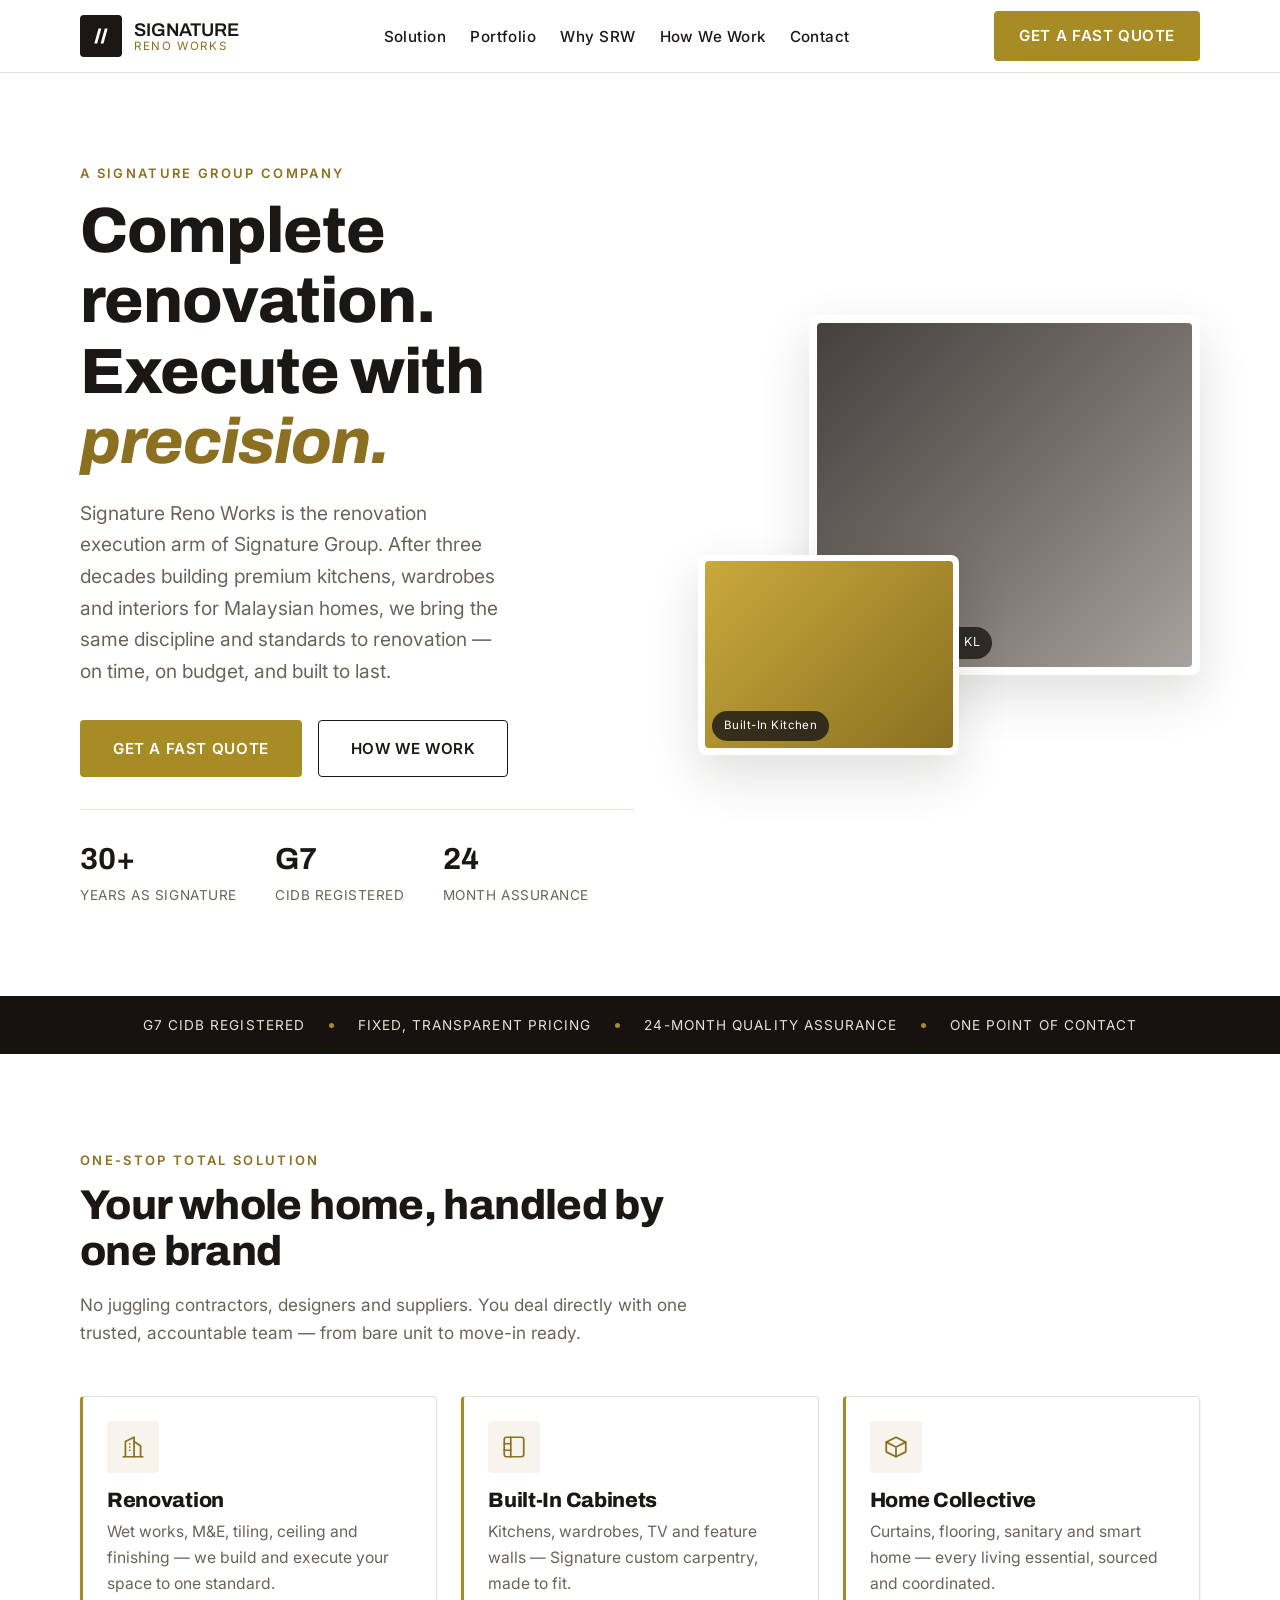
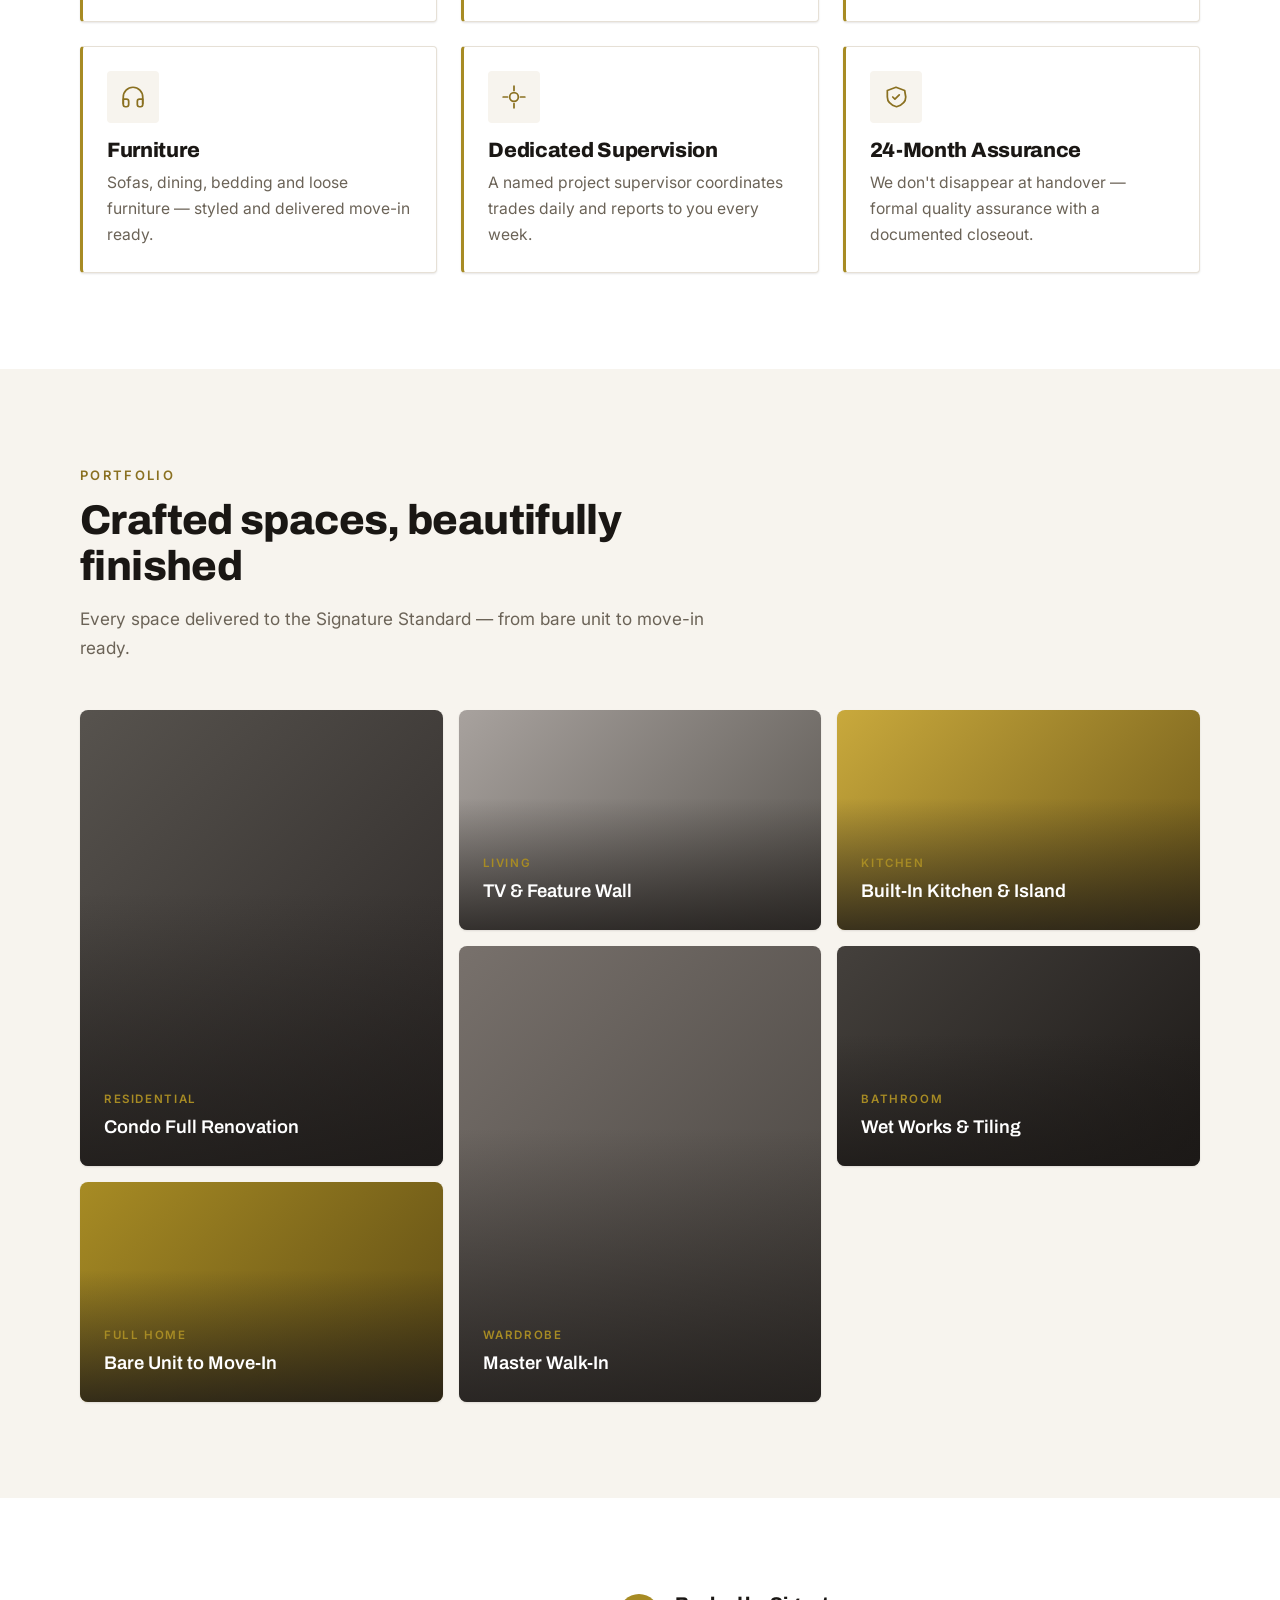
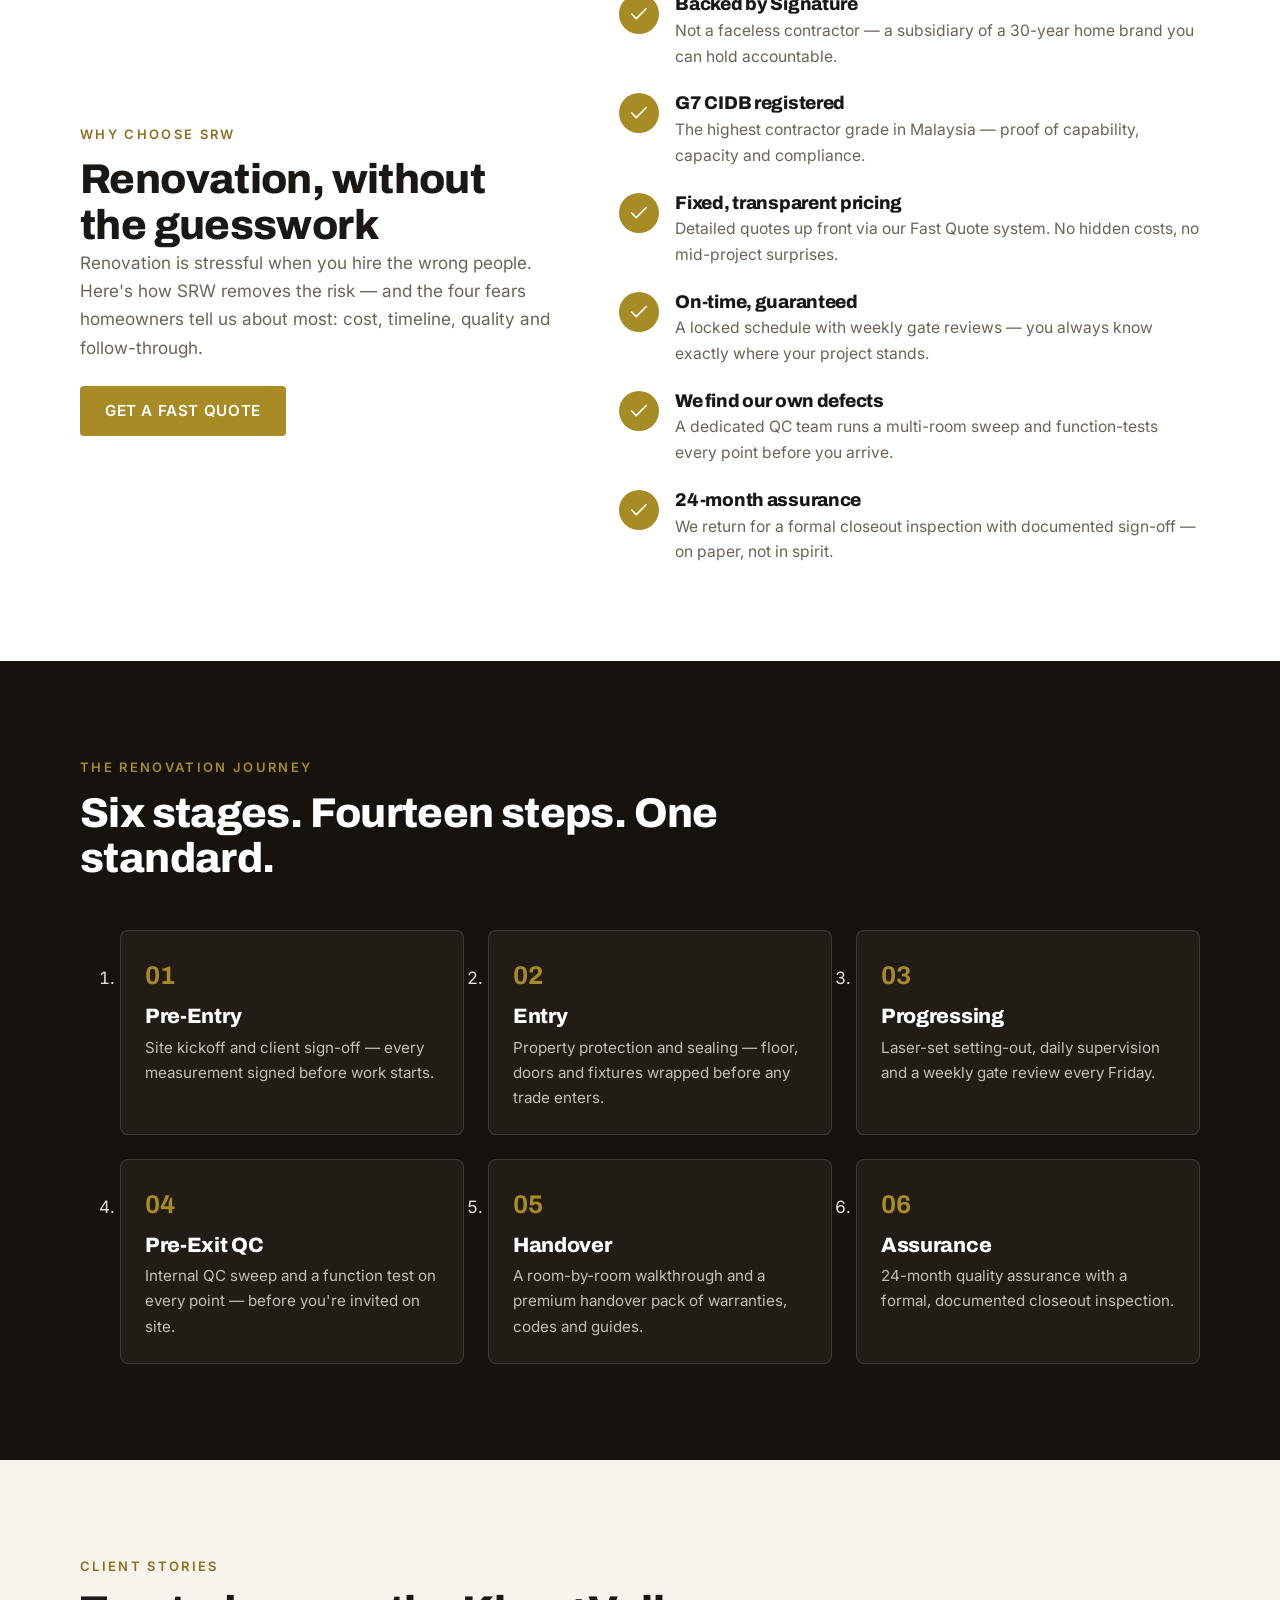
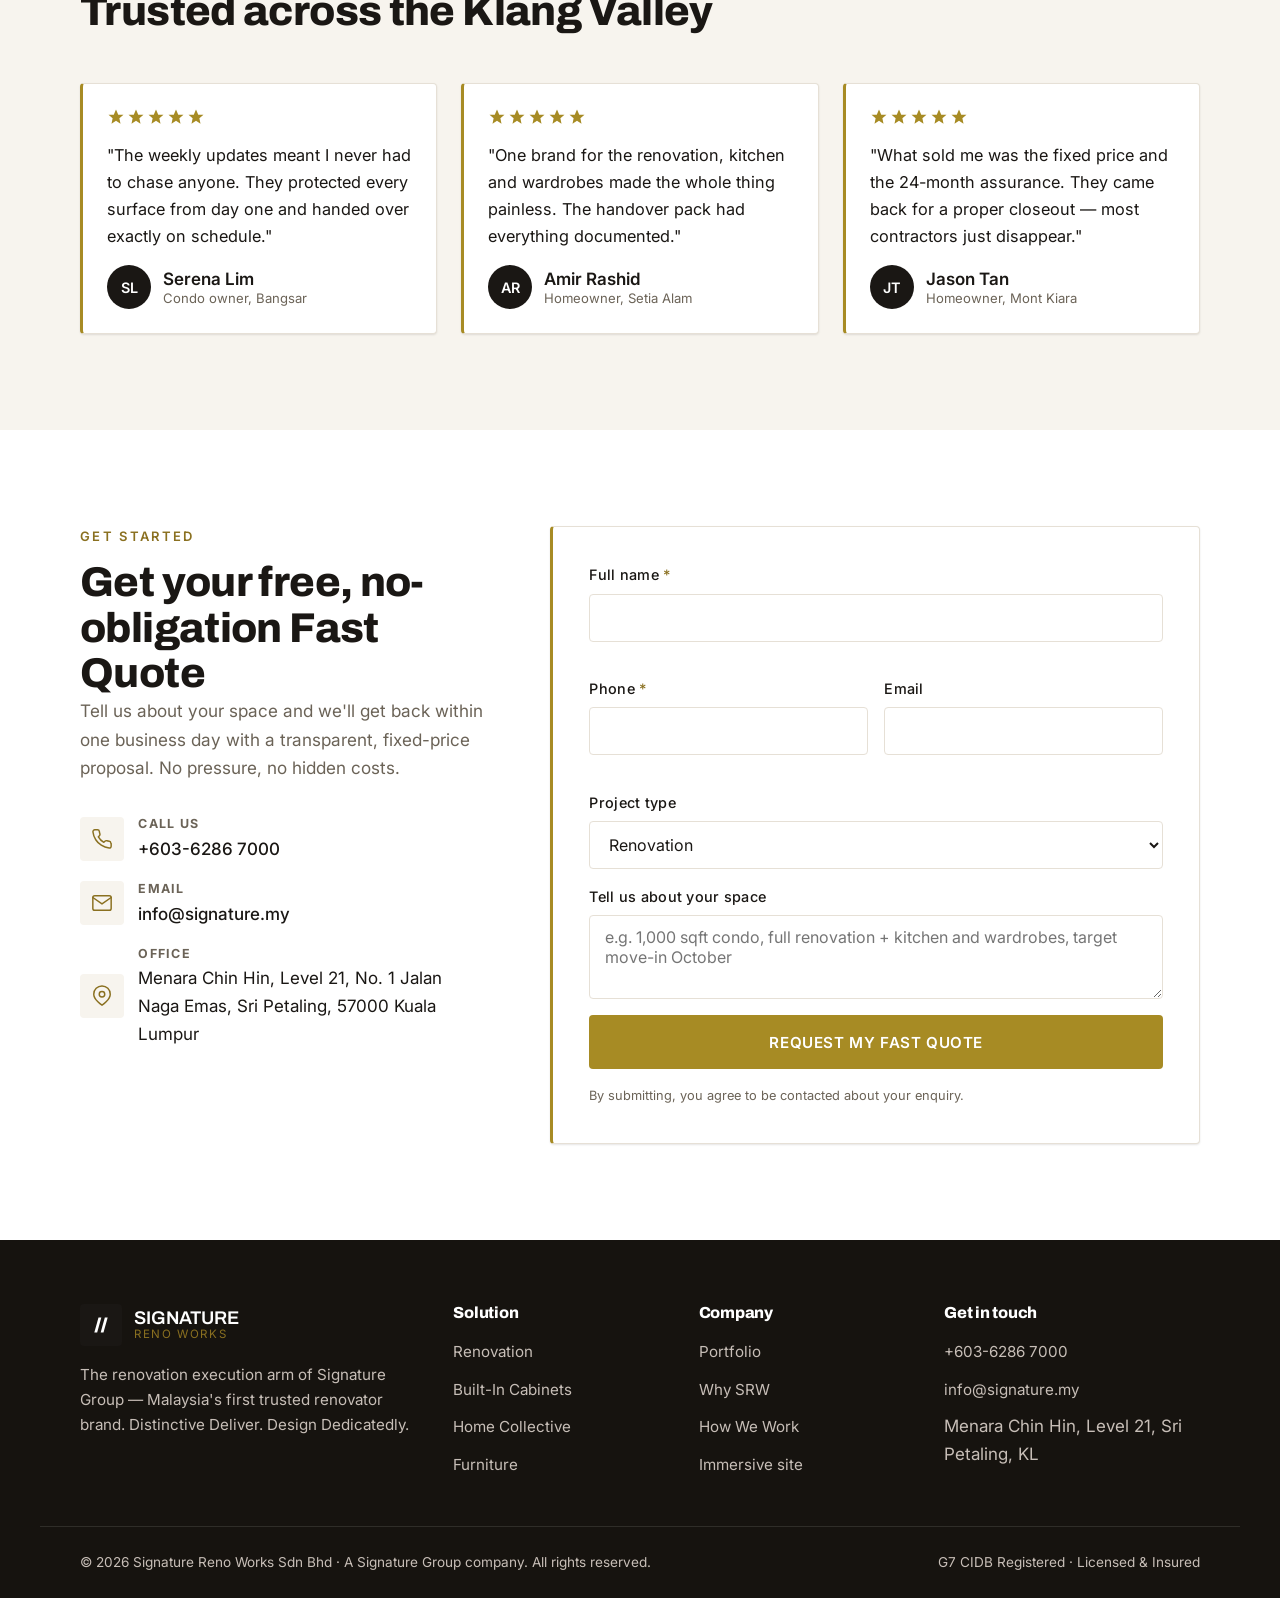
==== commit 52d395fc: "Rebrand to Signature Reno Works (SRW) — content + corporate identity - Rebrand both pages from place" ====
--- a/classic.html
+++ b/classic.html
@@ -3,11 +3,11 @@
 <head>
   <meta charset="UTF-8" />
   <meta name="viewport" content="width=device-width, initial-scale=1" />
-  <title>RENO Works — Professional Renovation by Signature Malaysia</title>
-  <meta name="description" content="RENO Works is a professional renovation contractor under Signature Malaysia. Premium interior, residential and commercial renovation with transparent quotes and craftsmanship you can trust." />
+  <title>Signature Reno Works — Complete Renovation. Execute with Precision.</title>
+  <meta name="description" content="Signature Reno Works (SRW), the renovation execution arm of Signature Group. Malaysia's first trusted renovator brand — G7 CIDB registered, fixed transparent pricing, 24-month quality assurance." />
   <link rel="preconnect" href="https://fonts.googleapis.com" />
   <link rel="preconnect" href="https://fonts.gstatic.com" crossorigin />
-  <link href="https://fonts.googleapis.com/css2?family=Cinzel:wght@400;500;600;700&family=Josefin+Sans:wght@300;400;500;600;700&display=swap" rel="stylesheet" />
+  <link href="https://fonts.googleapis.com/css2?family=Archivo:wght@500;600;700;800;900&family=Inter:wght@300;400;500;600;700&display=swap" rel="stylesheet" />
   <link rel="stylesheet" href="styles.css" />
 </head>
 <body>
@@ -16,25 +16,27 @@
   <!-- ===== Header ===== -->
   <header class="site-header" id="top">
     <div class="container header-inner">
-      <a class="brand" href="#top" aria-label="RENO Works home">
-        <span class="brand-mark" aria-hidden="true">RW</span>
+      <a class="brand" href="#top" aria-label="Signature Reno Works home">
+        <span class="brand-mark" aria-hidden="true">
+          <svg viewBox="0 0 24 24" width="20" height="20" fill="currentColor"><path d="M9 3 4 21h3.4L12.4 3z"/><path d="M16.6 3 11.6 21H15L20 3z"/></svg>
+        </span>
         <span class="brand-text">
-          <span class="brand-name">RENO Works</span>
-          <span class="brand-sub">by Signature Malaysia</span>
+          <span class="brand-name">SIGNATURE</span>
+          <span class="brand-sub">Reno Works</span>
         </span>
       </a>
 
       <nav class="nav" aria-label="Primary">
         <ul class="nav-list">
-          <li><a href="#services">Services</a></li>
+          <li><a href="#solution">Solution</a></li>
           <li><a href="#portfolio">Portfolio</a></li>
-          <li><a href="#why">Why Us</a></li>
-          <li><a href="#testimonials">Testimonials</a></li>
+          <li><a href="#why">Why SRW</a></li>
+          <li><a href="#process">How We Work</a></li>
           <li><a href="#contact">Contact</a></li>
         </ul>
       </nav>
 
-      <a class="btn btn-accent header-cta" href="#contact">Get a Free Quote</a>
+      <a class="btn btn-accent header-cta" href="#contact">Get a Fast Quote</a>
 
       <button class="nav-toggle" aria-label="Open menu" aria-expanded="false" aria-controls="mobile-nav">
         <span class="nav-toggle-bar"></span>
@@ -45,12 +47,12 @@
 
     <div class="mobile-nav" id="mobile-nav" hidden>
       <ul>
-        <li><a href="#services">Services</a></li>
+        <li><a href="#solution">Solution</a></li>
         <li><a href="#portfolio">Portfolio</a></li>
-        <li><a href="#why">Why Us</a></li>
-        <li><a href="#testimonials">Testimonials</a></li>
+        <li><a href="#why">Why SRW</a></li>
+        <li><a href="#process">How We Work</a></li>
         <li><a href="#contact">Contact</a></li>
-        <li><a class="btn btn-accent" href="#contact">Get a Free Quote</a></li>
+        <li><a class="btn btn-accent" href="#contact">Get a Fast Quote</a></li>
       </ul>
     </div>
   </header>
@@ -60,32 +62,33 @@
     <section class="hero" aria-labelledby="hero-title">
       <div class="container hero-inner">
         <div class="hero-copy reveal">
-          <p class="eyebrow">Signature Malaysia · Renovation Division</p>
-          <h1 id="hero-title">Renovation, refined to a <em>signature</em> standard.</h1>
+          <p class="eyebrow">A Signature Group company</p>
+          <h1 id="hero-title">Complete renovation.<br>Execute with <em>precision.</em></h1>
           <p class="hero-lead">
-            RENO Works transforms homes, offices and retail spaces across Malaysia
-            with precise craftsmanship, honest pricing and project management you
-            can actually rely on — from first sketch to final handover.
+            Signature Reno Works is the renovation execution arm of Signature Group.
+            After three decades building premium kitchens, wardrobes and interiors for
+            Malaysian homes, we bring the same discipline and standards to renovation —
+            on time, on budget, and built to last.
           </p>
           <div class="hero-actions">
-            <a class="btn btn-accent btn-lg" href="#contact">Request a Free Quote</a>
-            <a class="btn btn-ghost btn-lg" href="#portfolio">View Our Work</a>
+            <a class="btn btn-accent btn-lg" href="#contact">Get a Fast Quote</a>
+            <a class="btn btn-ghost btn-lg" href="#process">How We Work</a>
           </div>
           <dl class="hero-stats">
-            <div><dt>12+</dt><dd>Years of craftsmanship</dd></div>
-            <div><dt>450+</dt><dd>Projects delivered</dd></div>
-            <div><dt>100%</dt><dd>Quality guaranteed</dd></div>
+            <div><dt>30+</dt><dd>Years as Signature</dd></div>
+            <div><dt>G7</dt><dd>CIDB registered</dd></div>
+            <div><dt>24</dt><dd>Month assurance</dd></div>
           </dl>
         </div>
 
         <div class="hero-visual reveal" aria-hidden="true">
           <div class="hero-card hero-card-main">
             <div class="hero-card-photo photo-1"></div>
-            <span class="hero-tag">Modern Interior · KL</span>
+            <span class="hero-tag">Condo Renovation · KL</span>
           </div>
           <div class="hero-card hero-card-float">
             <div class="hero-card-photo photo-2"></div>
-            <span class="hero-tag">Kitchen Remodel</span>
+            <span class="hero-tag">Built-In Kitchen</span>
           </div>
         </div>
       </div>
@@ -94,23 +97,23 @@
     <!-- ===== Trust strip ===== -->
     <section class="trust" aria-label="Credentials">
       <div class="container trust-inner">
-        <span>CIDB Registered Contractor</span>
+        <span>G7 CIDB Registered</span>
         <span class="dot" aria-hidden="true"></span>
-        <span>Licensed &amp; Insured</span>
+        <span>Fixed, Transparent Pricing</span>
         <span class="dot" aria-hidden="true"></span>
-        <span>10-Year Workmanship Warranty</span>
+        <span>24-Month Quality Assurance</span>
         <span class="dot" aria-hidden="true"></span>
-        <span>Fixed-Price Contracts</span>
-      </div>
-    </section>
-
-    <!-- ===== Services ===== -->
-    <section class="section" id="services" aria-labelledby="services-title">
+        <span>One Point of Contact</span>
+      </div>
+    </section>
+
+    <!-- ===== One-stop solution ===== -->
+    <section class="section" id="solution" aria-labelledby="services-title">
       <div class="container">
         <header class="section-head reveal">
-          <p class="eyebrow">What We Do</p>
-          <h2 id="services-title">End-to-end renovation services</h2>
-          <p class="section-sub">One accountable team for design, construction and finishing — no juggling subcontractors.</p>
+          <p class="eyebrow">One-Stop Total Solution</p>
+          <h2 id="services-title">Your whole home, handled by one brand</h2>
+          <p class="section-sub">No juggling contractors, designers and suppliers. You deal directly with one trusted, accountable team — from bare unit to move-in ready.</p>
         </header>
 
         <div class="grid grid-3">
@@ -118,48 +121,48 @@
             <span class="service-icon" aria-hidden="true">
               <svg viewBox="0 0 24 24" fill="none" stroke="currentColor" stroke-width="1.6" stroke-linecap="round" stroke-linejoin="round"><path d="M3 21h18"/><path d="M5 21V7l8-4v18"/><path d="M19 21V11l-6-4"/><path d="M9 9h.01M9 12h.01M9 15h.01"/></svg>
             </span>
-            <h3>Residential Renovation</h3>
-            <p>Full home makeovers, extensions and room reconfigurations built around how your family actually lives.</p>
+            <h3>Renovation</h3>
+            <p>Wet works, M&amp;E, tiling, ceiling and finishing — we build and execute your space to one standard.</p>
           </article>
 
           <article class="card service-card reveal">
             <span class="service-icon" aria-hidden="true">
               <svg viewBox="0 0 24 24" fill="none" stroke="currentColor" stroke-width="1.6" stroke-linecap="round" stroke-linejoin="round"><rect x="3" y="3" width="18" height="18" rx="2"/><path d="M9 3v18"/><path d="M3 9h6M3 15h6"/></svg>
             </span>
-            <h3>Commercial Fit-Out</h3>
-            <p>Offices, retail and F&amp;B spaces delivered on schedule, designed to protect your brand and your opening date.</p>
+            <h3>Built-In Cabinets</h3>
+            <p>Kitchens, wardrobes, TV and feature walls — Signature custom carpentry, made to fit.</p>
           </article>
 
           <article class="card service-card reveal">
             <span class="service-icon" aria-hidden="true">
               <svg viewBox="0 0 24 24" fill="none" stroke="currentColor" stroke-width="1.6" stroke-linecap="round" stroke-linejoin="round"><path d="M12 3l9 4.5v9L12 21 3 16.5v-9z"/><path d="M3 7.5L12 12l9-4.5M12 12v9"/></svg>
             </span>
-            <h3>Interior Design</h3>
-            <p>3D visualisation, material curation and lighting design so you approve the look before a single wall moves.</p>
-          </article>
-
-          <article class="card service-card reveal">
-            <span class="service-icon" aria-hidden="true">
-              <svg viewBox="0 0 24 24" fill="none" stroke="currentColor" stroke-width="1.6" stroke-linecap="round" stroke-linejoin="round"><path d="M14 3l7 7-9 9H5v-7z"/><path d="M11 6l7 7"/></svg>
-            </span>
-            <h3>Kitchen &amp; Bath</h3>
-            <p>Precision cabinetry, waterproofing and tiling for the two rooms that decide whether a renovation feels premium.</p>
-          </article>
-
-          <article class="card service-card reveal">
-            <span class="service-icon" aria-hidden="true">
-              <svg viewBox="0 0 24 24" fill="none" stroke="currentColor" stroke-width="1.6" stroke-linecap="round" stroke-linejoin="round"><path d="M3 7h18M3 12h18M3 17h18"/><path d="M7 3v18"/></svg>
-            </span>
-            <h3>Flooring &amp; Finishes</h3>
-            <p>From engineered timber to seamless microcement — surfaces installed to last, with finishing details that read luxury.</p>
+            <h3>Home Collective</h3>
+            <p>Curtains, flooring, sanitary and smart home — every living essential, sourced and coordinated.</p>
+          </article>
+
+          <article class="card service-card reveal">
+            <span class="service-icon" aria-hidden="true">
+              <svg viewBox="0 0 24 24" fill="none" stroke="currentColor" stroke-width="1.6" stroke-linecap="round" stroke-linejoin="round"><path d="M3 18v-6a9 9 0 0 1 18 0v6"/><path d="M21 19a2 2 0 0 1-2 2h-1a2 2 0 0 1-2-2v-3a2 2 0 0 1 2-2h3zM3 19a2 2 0 0 0 2 2h1a2 2 0 0 0 2-2v-3a2 2 0 0 0-2-2H3z"/></svg>
+            </span>
+            <h3>Furniture</h3>
+            <p>Sofas, dining, bedding and loose furniture — styled and delivered move-in ready.</p>
           </article>
 
           <article class="card service-card reveal">
             <span class="service-icon" aria-hidden="true">
               <svg viewBox="0 0 24 24" fill="none" stroke="currentColor" stroke-width="1.6" stroke-linecap="round" stroke-linejoin="round"><path d="M12 2v4M12 18v4M2 12h4M18 12h4"/><circle cx="12" cy="12" r="4"/></svg>
             </span>
-            <h3>Project Management</h3>
-            <p>A single point of contact, weekly progress updates and a fixed timeline so you always know what happens next.</p>
+            <h3>Dedicated Supervision</h3>
+            <p>A named project supervisor coordinates trades daily and reports to you every week.</p>
+          </article>
+
+          <article class="card service-card reveal">
+            <span class="service-icon" aria-hidden="true">
+              <svg viewBox="0 0 24 24" fill="none" stroke="currentColor" stroke-width="1.6" stroke-linecap="round" stroke-linejoin="round"><path d="M9 12l2 2 4-4"/><path d="M21 12c0 5-3.5 7.5-8.5 9C7.5 19.5 4 17 4 12V6l8-3 8 3z"/></svg>
+            </span>
+            <h3>24-Month Assurance</h3>
+            <p>We don't disappear at handover — formal quality assurance with a documented closeout.</p>
           </article>
         </div>
       </div>
@@ -169,47 +172,29 @@
     <section class="section section-muted" id="portfolio" aria-labelledby="portfolio-title">
       <div class="container">
         <header class="section-head reveal">
-          <p class="eyebrow">Selected Work</p>
-          <h2 id="portfolio-title">Spaces with a signature</h2>
-          <p class="section-sub">A glimpse of recent renovations delivered under the Signature Malaysia standard.</p>
+          <p class="eyebrow">Portfolio</p>
+          <h2 id="portfolio-title">Crafted spaces, beautifully finished</h2>
+          <p class="section-sub">Every space delivered to the Signature Standard — from bare unit to move-in ready.</p>
         </header>
 
         <div class="portfolio-grid">
           <figure class="portfolio-item reveal pf-1">
-            <figcaption>
-              <span class="pf-cat">Residential</span>
-              <span class="pf-name">Bangsar Semi-D Revamp</span>
-            </figcaption>
+            <figcaption><span class="pf-cat">Residential</span><span class="pf-name">Condo Full Renovation</span></figcaption>
           </figure>
           <figure class="portfolio-item reveal pf-2">
-            <figcaption>
-              <span class="pf-cat">Commercial</span>
-              <span class="pf-name">Mont Kiara Office Fit-Out</span>
-            </figcaption>
+            <figcaption><span class="pf-cat">Living</span><span class="pf-name">TV &amp; Feature Wall</span></figcaption>
           </figure>
           <figure class="portfolio-item reveal pf-3">
-            <figcaption>
-              <span class="pf-cat">Kitchen</span>
-              <span class="pf-name">Damansara Wet &amp; Dry Kitchen</span>
-            </figcaption>
+            <figcaption><span class="pf-cat">Kitchen</span><span class="pf-name">Built-In Kitchen &amp; Island</span></figcaption>
           </figure>
           <figure class="portfolio-item reveal pf-4">
-            <figcaption>
-              <span class="pf-cat">Retail</span>
-              <span class="pf-name">Pavilion Boutique Concept</span>
-            </figcaption>
+            <figcaption><span class="pf-cat">Wardrobe</span><span class="pf-name">Master Walk-In</span></figcaption>
           </figure>
           <figure class="portfolio-item reveal pf-5">
-            <figcaption>
-              <span class="pf-cat">Bathroom</span>
-              <span class="pf-name">Mid-Valley Master Ensuite</span>
-            </figcaption>
+            <figcaption><span class="pf-cat">Bathroom</span><span class="pf-name">Wet Works &amp; Tiling</span></figcaption>
           </figure>
           <figure class="portfolio-item reveal pf-6">
-            <figcaption>
-              <span class="pf-cat">Residential</span>
-              <span class="pf-name">Setia Alam Family Home</span>
-            </figcaption>
+            <figcaption><span class="pf-cat">Full Home</span><span class="pf-name">Bare Unit to Move-In</span></figcaption>
           </figure>
         </div>
       </div>
@@ -219,65 +204,73 @@
     <section class="section" id="why" aria-labelledby="why-title">
       <div class="container why-inner">
         <div class="why-copy reveal">
-          <p class="eyebrow">Why RENO Works</p>
-          <h2 id="why-title">The Signature Malaysia difference</h2>
-          <p class="section-sub">We built RENO Works to fix what frustrates people most about renovating — surprise costs, silent contractors and rushed finishing.</p>
-          <a class="btn btn-accent" href="#contact">Start Your Project</a>
+          <p class="eyebrow">Why Choose SRW</p>
+          <h2 id="why-title">Renovation, without the guesswork</h2>
+          <p class="section-sub">Renovation is stressful when you hire the wrong people. Here's how SRW removes the risk — and the four fears homeowners tell us about most: cost, timeline, quality and follow-through.</p>
+          <a class="btn btn-accent" href="#contact">Get a Fast Quote</a>
         </div>
 
         <ul class="why-list reveal">
           <li>
-            <span class="why-icon" aria-hidden="true">
-              <svg viewBox="0 0 24 24" fill="none" stroke="currentColor" stroke-width="1.7" stroke-linecap="round" stroke-linejoin="round"><path d="M20 6L9 17l-5-5"/></svg>
-            </span>
-            <div>
-              <h3>Transparent fixed pricing</h3>
-              <p>Every quote is itemised and locked. No mid-project surprises, no vague "extras".</p>
-            </div>
-          </li>
-          <li>
-            <span class="why-icon" aria-hidden="true">
-              <svg viewBox="0 0 24 24" fill="none" stroke="currentColor" stroke-width="1.7" stroke-linecap="round" stroke-linejoin="round"><path d="M20 6L9 17l-5-5"/></svg>
-            </span>
-            <div>
-              <h3>On-time, every time</h3>
-              <p>Milestone-based scheduling with weekly updates — and penalties on us if we slip.</p>
-            </div>
-          </li>
-          <li>
-            <span class="why-icon" aria-hidden="true">
-              <svg viewBox="0 0 24 24" fill="none" stroke="currentColor" stroke-width="1.7" stroke-linecap="round" stroke-linejoin="round"><path d="M20 6L9 17l-5-5"/></svg>
-            </span>
-            <div>
-              <h3>In-house craftsmen</h3>
-              <p>Our own carpenters, tilers and electricians — not anonymous day labour.</p>
-            </div>
-          </li>
-          <li>
-            <span class="why-icon" aria-hidden="true">
-              <svg viewBox="0 0 24 24" fill="none" stroke="currentColor" stroke-width="1.7" stroke-linecap="round" stroke-linejoin="round"><path d="M20 6L9 17l-5-5"/></svg>
-            </span>
-            <div>
-              <h3>10-year workmanship warranty</h3>
-              <p>We stand behind every joint and seam long after handover day.</p>
+            <span class="why-icon" aria-hidden="true"><svg viewBox="0 0 24 24" fill="none" stroke="currentColor" stroke-width="1.7" stroke-linecap="round" stroke-linejoin="round"><path d="M20 6L9 17l-5-5"/></svg></span>
+            <div>
+              <h3>Backed by Signature</h3>
+              <p>Not a faceless contractor — a subsidiary of a 30-year home brand you can hold accountable.</p>
+            </div>
+          </li>
+          <li>
+            <span class="why-icon" aria-hidden="true"><svg viewBox="0 0 24 24" fill="none" stroke="currentColor" stroke-width="1.7" stroke-linecap="round" stroke-linejoin="round"><path d="M20 6L9 17l-5-5"/></svg></span>
+            <div>
+              <h3>G7 CIDB registered</h3>
+              <p>The highest contractor grade in Malaysia — proof of capability, capacity and compliance.</p>
+            </div>
+          </li>
+          <li>
+            <span class="why-icon" aria-hidden="true"><svg viewBox="0 0 24 24" fill="none" stroke="currentColor" stroke-width="1.7" stroke-linecap="round" stroke-linejoin="round"><path d="M20 6L9 17l-5-5"/></svg></span>
+            <div>
+              <h3>Fixed, transparent pricing</h3>
+              <p>Detailed quotes up front via our Fast Quote system. No hidden costs, no mid-project surprises.</p>
+            </div>
+          </li>
+          <li>
+            <span class="why-icon" aria-hidden="true"><svg viewBox="0 0 24 24" fill="none" stroke="currentColor" stroke-width="1.7" stroke-linecap="round" stroke-linejoin="round"><path d="M20 6L9 17l-5-5"/></svg></span>
+            <div>
+              <h3>On-time, guaranteed</h3>
+              <p>A locked schedule with weekly gate reviews — you always know exactly where your project stands.</p>
+            </div>
+          </li>
+          <li>
+            <span class="why-icon" aria-hidden="true"><svg viewBox="0 0 24 24" fill="none" stroke="currentColor" stroke-width="1.7" stroke-linecap="round" stroke-linejoin="round"><path d="M20 6L9 17l-5-5"/></svg></span>
+            <div>
+              <h3>We find our own defects</h3>
+              <p>A dedicated QC team runs a multi-room sweep and function-tests every point before you arrive.</p>
+            </div>
+          </li>
+          <li>
+            <span class="why-icon" aria-hidden="true"><svg viewBox="0 0 24 24" fill="none" stroke="currentColor" stroke-width="1.7" stroke-linecap="round" stroke-linejoin="round"><path d="M20 6L9 17l-5-5"/></svg></span>
+            <div>
+              <h3>24-month assurance</h3>
+              <p>We return for a formal closeout inspection with documented sign-off — on paper, not in spirit.</p>
             </div>
           </li>
         </ul>
       </div>
     </section>
 
-    <!-- ===== Process ===== -->
+    <!-- ===== Process / the journey ===== -->
     <section class="section section-dark" id="process" aria-labelledby="process-title">
       <div class="container">
         <header class="section-head reveal">
-          <p class="eyebrow eyebrow-light">How It Works</p>
-          <h2 id="process-title">Four steps to your new space</h2>
+          <p class="eyebrow eyebrow-light">The Renovation Journey</p>
+          <h2 id="process-title">Six stages. Fourteen steps. One standard.</h2>
         </header>
         <ol class="process-grid">
-          <li class="reveal"><span class="step-no">01</span><h3>Consult</h3><p>We listen to your goals, budget and timeline — on site or virtually.</p></li>
-          <li class="reveal"><span class="step-no">02</span><h3>Design &amp; Quote</h3><p>3D concepts and a transparent, fixed-price proposal for your approval.</p></li>
-          <li class="reveal"><span class="step-no">03</span><h3>Build</h3><p>Our in-house team executes with weekly progress reporting.</p></li>
-          <li class="reveal"><span class="step-no">04</span><h3>Handover</h3><p>Final inspection, snag-free finishing and your 10-year warranty.</p></li>
+          <li class="reveal"><span class="step-no">01</span><h3>Pre-Entry</h3><p>Site kickoff and client sign-off — every measurement signed before work starts.</p></li>
+          <li class="reveal"><span class="step-no">02</span><h3>Entry</h3><p>Property protection and sealing — floor, doors and fixtures wrapped before any trade enters.</p></li>
+          <li class="reveal"><span class="step-no">03</span><h3>Progressing</h3><p>Laser-set setting-out, daily supervision and a weekly gate review every Friday.</p></li>
+          <li class="reveal"><span class="step-no">04</span><h3>Pre-Exit QC</h3><p>Internal QC sweep and a function test on every point — before you're invited on site.</p></li>
+          <li class="reveal"><span class="step-no">05</span><h3>Handover</h3><p>A room-by-room walkthrough and a premium handover pack of warranties, codes and guides.</p></li>
+          <li class="reveal"><span class="step-no">06</span><h3>Assurance</h3><p>24-month quality assurance with a formal, documented closeout inspection.</p></li>
         </ol>
       </div>
     </section>
@@ -287,42 +280,30 @@
       <div class="container">
         <header class="section-head reveal">
           <p class="eyebrow">Client Stories</p>
-          <h2 id="testimonials-title">Trusted by homeowners &amp; brands</h2>
+          <h2 id="testimonials-title">Trusted across the Klang Valley</h2>
         </header>
         <div class="grid grid-3">
           <blockquote class="card quote-card reveal">
             <div class="stars" aria-label="5 out of 5 stars">
-              <svg viewBox="0 0 24 24" aria-hidden="true"><path d="M12 2l3 7h7l-5.5 4.5L18 21l-6-4-6 4 1.5-7.5L2 9h7z"/></svg>
-              <svg viewBox="0 0 24 24" aria-hidden="true"><path d="M12 2l3 7h7l-5.5 4.5L18 21l-6-4-6 4 1.5-7.5L2 9h7z"/></svg>
-              <svg viewBox="0 0 24 24" aria-hidden="true"><path d="M12 2l3 7h7l-5.5 4.5L18 21l-6-4-6 4 1.5-7.5L2 9h7z"/></svg>
-              <svg viewBox="0 0 24 24" aria-hidden="true"><path d="M12 2l3 7h7l-5.5 4.5L18 21l-6-4-6 4 1.5-7.5L2 9h7z"/></svg>
-              <svg viewBox="0 0 24 24" aria-hidden="true"><path d="M12 2l3 7h7l-5.5 4.5L18 21l-6-4-6 4 1.5-7.5L2 9h7z"/></svg>
-            </div>
-            <p>"They turned our dated terrace house into something out of a magazine — and finished three days early. The fixed price never moved."</p>
-            <footer><span class="avatar" aria-hidden="true">SL</span><span><strong>Serena Lim</strong><small>Homeowner, Bangsar</small></span></footer>
+              <svg viewBox="0 0 24 24" aria-hidden="true"><path d="M12 2l3 7h7l-5.5 4.5L18 21l-6-4-6 4 1.5-7.5L2 9h7z"/></svg><svg viewBox="0 0 24 24" aria-hidden="true"><path d="M12 2l3 7h7l-5.5 4.5L18 21l-6-4-6 4 1.5-7.5L2 9h7z"/></svg><svg viewBox="0 0 24 24" aria-hidden="true"><path d="M12 2l3 7h7l-5.5 4.5L18 21l-6-4-6 4 1.5-7.5L2 9h7z"/></svg><svg viewBox="0 0 24 24" aria-hidden="true"><path d="M12 2l3 7h7l-5.5 4.5L18 21l-6-4-6 4 1.5-7.5L2 9h7z"/></svg><svg viewBox="0 0 24 24" aria-hidden="true"><path d="M12 2l3 7h7l-5.5 4.5L18 21l-6-4-6 4 1.5-7.5L2 9h7z"/></svg>
+            </div>
+            <p>"The weekly updates meant I never had to chase anyone. They protected every surface from day one and handed over exactly on schedule."</p>
+            <footer><span class="avatar" aria-hidden="true">SL</span><span><strong>Serena Lim</strong><small>Condo owner, Bangsar</small></span></footer>
           </blockquote>
 
           <blockquote class="card quote-card reveal">
             <div class="stars" aria-label="5 out of 5 stars">
-              <svg viewBox="0 0 24 24" aria-hidden="true"><path d="M12 2l3 7h7l-5.5 4.5L18 21l-6-4-6 4 1.5-7.5L2 9h7z"/></svg>
-              <svg viewBox="0 0 24 24" aria-hidden="true"><path d="M12 2l3 7h7l-5.5 4.5L18 21l-6-4-6 4 1.5-7.5L2 9h7z"/></svg>
-              <svg viewBox="0 0 24 24" aria-hidden="true"><path d="M12 2l3 7h7l-5.5 4.5L18 21l-6-4-6 4 1.5-7.5L2 9h7z"/></svg>
-              <svg viewBox="0 0 24 24" aria-hidden="true"><path d="M12 2l3 7h7l-5.5 4.5L18 21l-6-4-6 4 1.5-7.5L2 9h7z"/></svg>
-              <svg viewBox="0 0 24 24" aria-hidden="true"><path d="M12 2l3 7h7l-5.5 4.5L18 21l-6-4-6 4 1.5-7.5L2 9h7z"/></svg>
-            </div>
-            <p>"As a café owner I couldn't afford delays. RENO Works delivered our fit-out on the exact day they promised. Professional from quote to keys."</p>
-            <footer><span class="avatar" aria-hidden="true">AR</span><span><strong>Amir Rashid</strong><small>Founder, Kopi &amp; Co.</small></span></footer>
+              <svg viewBox="0 0 24 24" aria-hidden="true"><path d="M12 2l3 7h7l-5.5 4.5L18 21l-6-4-6 4 1.5-7.5L2 9h7z"/></svg><svg viewBox="0 0 24 24" aria-hidden="true"><path d="M12 2l3 7h7l-5.5 4.5L18 21l-6-4-6 4 1.5-7.5L2 9h7z"/></svg><svg viewBox="0 0 24 24" aria-hidden="true"><path d="M12 2l3 7h7l-5.5 4.5L18 21l-6-4-6 4 1.5-7.5L2 9h7z"/></svg><svg viewBox="0 0 24 24" aria-hidden="true"><path d="M12 2l3 7h7l-5.5 4.5L18 21l-6-4-6 4 1.5-7.5L2 9h7z"/></svg><svg viewBox="0 0 24 24" aria-hidden="true"><path d="M12 2l3 7h7l-5.5 4.5L18 21l-6-4-6 4 1.5-7.5L2 9h7z"/></svg>
+            </div>
+            <p>"One brand for the renovation, kitchen and wardrobes made the whole thing painless. The handover pack had everything documented."</p>
+            <footer><span class="avatar" aria-hidden="true">AR</span><span><strong>Amir Rashid</strong><small>Homeowner, Setia Alam</small></span></footer>
           </blockquote>
 
           <blockquote class="card quote-card reveal">
             <div class="stars" aria-label="5 out of 5 stars">
-              <svg viewBox="0 0 24 24" aria-hidden="true"><path d="M12 2l3 7h7l-5.5 4.5L18 21l-6-4-6 4 1.5-7.5L2 9h7z"/></svg>
-              <svg viewBox="0 0 24 24" aria-hidden="true"><path d="M12 2l3 7h7l-5.5 4.5L18 21l-6-4-6 4 1.5-7.5L2 9h7z"/></svg>
-              <svg viewBox="0 0 24 24" aria-hidden="true"><path d="M12 2l3 7h7l-5.5 4.5L18 21l-6-4-6 4 1.5-7.5L2 9h7z"/></svg>
-              <svg viewBox="0 0 24 24" aria-hidden="true"><path d="M12 2l3 7h7l-5.5 4.5L18 21l-6-4-6 4 1.5-7.5L2 9h7z"/></svg>
-              <svg viewBox="0 0 24 24" aria-hidden="true"><path d="M12 2l3 7h7l-5.5 4.5L18 21l-6-4-6 4 1.5-7.5L2 9h7z"/></svg>
-            </div>
-            <p>"The weekly updates meant I never had to chase anyone. Craftsmanship is genuinely a notch above the other contractors we quoted."</p>
+              <svg viewBox="0 0 24 24" aria-hidden="true"><path d="M12 2l3 7h7l-5.5 4.5L18 21l-6-4-6 4 1.5-7.5L2 9h7z"/></svg><svg viewBox="0 0 24 24" aria-hidden="true"><path d="M12 2l3 7h7l-5.5 4.5L18 21l-6-4-6 4 1.5-7.5L2 9h7z"/></svg><svg viewBox="0 0 24 24" aria-hidden="true"><path d="M12 2l3 7h7l-5.5 4.5L18 21l-6-4-6 4 1.5-7.5L2 9h7z"/></svg><svg viewBox="0 0 24 24" aria-hidden="true"><path d="M12 2l3 7h7l-5.5 4.5L18 21l-6-4-6 4 1.5-7.5L2 9h7z"/></svg><svg viewBox="0 0 24 24" aria-hidden="true"><path d="M12 2l3 7h7l-5.5 4.5L18 21l-6-4-6 4 1.5-7.5L2 9h7z"/></svg>
+            </div>
+            <p>"What sold me was the fixed price and the 24-month assurance. They came back for a proper closeout — most contractors just disappear."</p>
             <footer><span class="avatar" aria-hidden="true">JT</span><span><strong>Jason Tan</strong><small>Homeowner, Mont Kiara</small></span></footer>
           </blockquote>
         </div>
@@ -334,20 +315,20 @@
       <div class="container contact-inner">
         <div class="contact-copy reveal">
           <p class="eyebrow">Get Started</p>
-          <h2 id="contact-title">Request your free, no-obligation quote</h2>
-          <p class="section-sub">Tell us about your space and we'll get back within one business day with next steps. No pressure, no spam.</p>
+          <h2 id="contact-title">Get your free, no-obligation Fast Quote</h2>
+          <p class="section-sub">Tell us about your space and we'll get back within one business day with a transparent, fixed-price proposal. No pressure, no hidden costs.</p>
           <ul class="contact-list">
             <li>
               <span class="contact-icon" aria-hidden="true"><svg viewBox="0 0 24 24" fill="none" stroke="currentColor" stroke-width="1.6" stroke-linecap="round" stroke-linejoin="round"><path d="M22 16.9v3a2 2 0 0 1-2.2 2 19.8 19.8 0 0 1-8.6-3.1 19.5 19.5 0 0 1-6-6A19.8 19.8 0 0 1 2.1 4.2 2 2 0 0 1 4.1 2h3a2 2 0 0 1 2 1.7c.1.9.3 1.8.6 2.6a2 2 0 0 1-.5 2.1L8 9.6a16 16 0 0 0 6 6l1.2-1.2a2 2 0 0 1 2.1-.5c.8.3 1.7.5 2.6.6a2 2 0 0 1 1.7 2z"/></svg></span>
-              <span><strong>Call us</strong><a href="tel:+60312345678">+60 3-1234 5678</a></span>
+              <span><strong>Call us</strong><a href="tel:+60362867000">+603-6286 7000</a></span>
             </li>
             <li>
               <span class="contact-icon" aria-hidden="true"><svg viewBox="0 0 24 24" fill="none" stroke="currentColor" stroke-width="1.6" stroke-linecap="round" stroke-linejoin="round"><rect x="2" y="4" width="20" height="16" rx="2"/><path d="M22 6l-10 7L2 6"/></svg></span>
-              <span><strong>Email</strong><a href="mailto:hello@renoworks.my">hello@renoworks.my</a></span>
+              <span><strong>Email</strong><a href="mailto:info@signature.my">info@signature.my</a></span>
             </li>
             <li>
               <span class="contact-icon" aria-hidden="true"><svg viewBox="0 0 24 24" fill="none" stroke="currentColor" stroke-width="1.6" stroke-linecap="round" stroke-linejoin="round"><path d="M21 10c0 6-9 12-9 12s-9-6-9-12a9 9 0 0 1 18 0z"/><circle cx="12" cy="10" r="3"/></svg></span>
-              <span><strong>Showroom</strong>Signature Malaysia HQ, Petaling Jaya, Selangor</span>
+              <span><strong>Office</strong>Menara Chin Hin, Level 21, No. 1 Jalan Naga Emas, Sri Petaling, 57000 Kuala Lumpur</span>
             </li>
           </ul>
         </div>
@@ -373,18 +354,18 @@
           <div class="field">
             <label for="service">Project type</label>
             <select id="service" name="service">
-              <option value="residential">Residential renovation</option>
-              <option value="commercial">Commercial fit-out</option>
-              <option value="interior">Interior design</option>
-              <option value="kitchen-bath">Kitchen &amp; bathroom</option>
-              <option value="other">Something else</option>
+              <option value="renovation">Renovation</option>
+              <option value="cabinets">Built-in cabinets</option>
+              <option value="home-collective">Home collective (flooring, curtains, etc.)</option>
+              <option value="furniture">Furniture</option>
+              <option value="full">Full home — bare unit to move-in</option>
             </select>
           </div>
           <div class="field">
             <label for="message">Tell us about your space</label>
-            <textarea id="message" name="message" rows="3" placeholder="e.g. 1,400 sqft condo, full interior refresh, target move-in August"></textarea>
-          </div>
-          <button class="btn btn-accent btn-lg btn-block" type="submit">Send My Request</button>
+            <textarea id="message" name="message" rows="3" placeholder="e.g. 1,000 sqft condo, full renovation + kitchen and wardrobes, target move-in October"></textarea>
+          </div>
+          <button class="btn btn-accent btn-lg btn-block" type="submit">Request My Fast Quote</button>
           <p class="form-success" id="form-success" role="status" hidden>Thank you — your request is in. We'll be in touch within one business day.</p>
           <p class="form-note">By submitting, you agree to be contacted about your enquiry.</p>
         </form>
@@ -396,45 +377,47 @@
   <footer class="site-footer">
     <div class="container footer-inner">
       <div class="footer-brand">
-        <a class="brand" href="#top" aria-label="RENO Works home">
-          <span class="brand-mark" aria-hidden="true">RW</span>
+        <a class="brand" href="#top" aria-label="Signature Reno Works home">
+          <span class="brand-mark" aria-hidden="true">
+            <svg viewBox="0 0 24 24" width="20" height="20" fill="currentColor"><path d="M9 3 4 21h3.4L12.4 3z"/><path d="M16.6 3 11.6 21H15L20 3z"/></svg>
+          </span>
           <span class="brand-text">
-            <span class="brand-name">RENO Works</span>
-            <span class="brand-sub">by Signature Malaysia</span>
+            <span class="brand-name">SIGNATURE</span>
+            <span class="brand-sub">Reno Works</span>
           </span>
         </a>
-        <p>Premium renovation and interior fit-out, delivered to a signature standard across the Klang Valley and beyond.</p>
-      </div>
-      <nav class="footer-col" aria-label="Footer services">
-        <h4>Services</h4>
+        <p>The renovation execution arm of Signature Group — Malaysia's first trusted renovator brand. Distinctive Deliver. Design Dedicatedly.</p>
+      </div>
+      <nav class="footer-col" aria-label="Footer solution">
+        <h4>Solution</h4>
         <ul>
-          <li><a href="#services">Residential</a></li>
-          <li><a href="#services">Commercial</a></li>
-          <li><a href="#services">Interior Design</a></li>
-          <li><a href="#services">Kitchen &amp; Bath</a></li>
+          <li><a href="#solution">Renovation</a></li>
+          <li><a href="#solution">Built-In Cabinets</a></li>
+          <li><a href="#solution">Home Collective</a></li>
+          <li><a href="#solution">Furniture</a></li>
         </ul>
       </nav>
       <nav class="footer-col" aria-label="Footer company">
         <h4>Company</h4>
         <ul>
           <li><a href="#portfolio">Portfolio</a></li>
-          <li><a href="#why">Why Us</a></li>
-          <li><a href="#testimonials">Testimonials</a></li>
-          <li><a href="#contact">Get a Quote</a></li>
+          <li><a href="#why">Why SRW</a></li>
+          <li><a href="#process">How We Work</a></li>
+          <li><a href="index.html">Immersive site</a></li>
         </ul>
       </nav>
       <div class="footer-col">
         <h4>Get in touch</h4>
         <ul>
-          <li><a href="tel:+60312345678">+60 3-1234 5678</a></li>
-          <li><a href="mailto:hello@renoworks.my">hello@renoworks.my</a></li>
-          <li>Petaling Jaya, Selangor</li>
+          <li><a href="tel:+60362867000">+603-6286 7000</a></li>
+          <li><a href="mailto:info@signature.my">info@signature.my</a></li>
+          <li>Menara Chin Hin, Level 21, Sri Petaling, KL</li>
         </ul>
       </div>
     </div>
     <div class="container footer-bottom">
-      <p>&copy; <span id="year">2026</span> RENO Works · A Signature Malaysia company. All rights reserved.</p>
-      <p>CIDB Registered · Licensed &amp; Insured</p>
+      <p>&copy; <span id="year">2026</span> Signature Reno Works Sdn Bhd · A Signature Group company. All rights reserved.</p>
+      <p>G7 CIDB Registered · Licensed &amp; Insured</p>
     </div>
   </footer>
 
--- a/styles.css
+++ b/styles.css
@@ -1,29 +1,29 @@
 /* ===========================================================
-   RENO Works — by Signature Malaysia
-   Style: Minimalism & Swiss Style
-   Palette: warm stone grey + gold accent (from design system)
-   Type:   Cinzel (display) / Josefin Sans (body)
+   Signature Reno Works — by Signature Group
+   Style: Clean corporate (company-profile identity)
+   Palette: charcoal + antique brass gold on white/cream
+   Type:   Archivo (display) / Inter (body)
    =========================================================== */
 
 :root {
-  /* Color tokens */
-  --color-primary: #78716C;
+  /* Signature Reno Works — corporate identity tokens */
+  --color-primary: #1A1714;
   --color-on-primary: #FFFFFF;
-  --color-secondary: #A8A29E;
-  --color-accent: #D97706;
-  --color-accent-strong: #B45309;
-  --color-background: #FAF5F2;
+  --color-secondary: #8C8579;
+  --color-accent: #A78B24;
+  --color-accent-strong: #8A7020;
+  --color-background: #FFFFFF;
   --color-surface: #FFFFFF;
-  --color-foreground: #0F172A;
-  --color-muted: #F2EEEB;
-  --color-muted-foreground: #6B6560;
-  --color-border: #E7E1DC;
-  --color-dark: #1C1917;
-  --color-dark-surface: #292524;
+  --color-foreground: #1A1714;
+  --color-muted: #F7F4EE;
+  --color-muted-foreground: #6B6357;
+  --color-border: #E6E0D6;
+  --color-dark: #16130F;
+  --color-dark-surface: #211C16;
 
   /* Type scale */
-  --font-display: 'Cinzel', Georgia, 'Times New Roman', serif;
-  --font-body: 'Josefin Sans', system-ui, -apple-system, 'Segoe UI', sans-serif;
+  --font-display: 'Archivo', system-ui, -apple-system, 'Segoe UI', sans-serif;
+  --font-body: 'Inter', system-ui, -apple-system, 'Segoe UI', sans-serif;
 
   /* Spacing rhythm (8pt) */
   --space-1: 0.5rem;
@@ -66,9 +66,9 @@
 
 h1, h2, h3, h4 {
   font-family: var(--font-display);
-  font-weight: 600;
-  line-height: 1.15;
-  letter-spacing: 0.01em;
+  font-weight: 800;
+  line-height: 1.1;
+  letter-spacing: -0.015em;
   color: var(--color-foreground);
 }
 
@@ -168,7 +168,7 @@
   position: sticky;
   top: 0;
   z-index: var(--z-header);
-  background: rgba(250, 245, 242, 0.85);
+  background: rgba(255, 255, 255, 0.82);
   backdrop-filter: saturate(180%) blur(12px);
   border-bottom: 1px solid var(--color-border);
 }
@@ -290,7 +290,7 @@
 
 /* Decorative gradient "photos" so the page is fully self-contained */
 .photo-1 { background: linear-gradient(135deg, #44403C 0%, #78716C 55%, #A8A29E 100%); }
-.photo-2 { background: linear-gradient(135deg, #D97706 0%, #B45309 100%); }
+.photo-2 { background: linear-gradient(135deg, #C9A93C 0%, #8A7020 100%); }
 
 /* ----- Trust strip ----- */
 .trust { background: var(--color-dark); color: #E7E1DC; }
@@ -311,12 +311,13 @@
 .card {
   background: var(--color-surface);
   border: 1px solid var(--color-border);
-  border-radius: var(--radius-lg);
+  border-left: 3px solid var(--color-accent);
+  border-radius: var(--radius);
   padding: var(--space-3);
   box-shadow: var(--shadow-sm);
   transition: transform 0.25s var(--ease), box-shadow 0.25s var(--ease), border-color 0.25s var(--ease);
 }
-.service-card:hover { transform: translateY(-4px); box-shadow: var(--shadow-md); border-color: var(--color-secondary); }
+.service-card:hover { transform: translateY(-4px); box-shadow: var(--shadow-md); border-color: var(--color-accent); }
 .service-icon {
   display: grid; place-items: center;
   width: 52px; height: 52px;
@@ -361,10 +362,10 @@
 
 .portfolio-item.pf-1 { background: linear-gradient(135deg, #57534E, #292524); grid-row: span 2; }
 .portfolio-item.pf-2 { background: linear-gradient(135deg, #A8A29E, #57534E); }
-.portfolio-item.pf-3 { background: linear-gradient(135deg, #D97706, #92400E); }
+.portfolio-item.pf-3 { background: linear-gradient(135deg, #C9A93C, #6B5618); }
 .portfolio-item.pf-4 { background: linear-gradient(135deg, #78716C, #44403C); grid-row: span 2; }
 .portfolio-item.pf-5 { background: linear-gradient(135deg, #44403C, #1C1917); }
-.portfolio-item.pf-6 { background: linear-gradient(135deg, #B45309, #78350F); }
+.portfolio-item.pf-6 { background: linear-gradient(135deg, #A78B24, #5C4A14); }
 
 /* ----- Why choose us ----- */
 .why-inner { display: grid; grid-template-columns: 0.9fr 1.1fr; gap: clamp(2rem, 5vw, 4.5rem); align-items: center; }
@@ -386,7 +387,7 @@
 /* ----- Process (dark) ----- */
 .section-dark { background: var(--color-dark); color: #E7E1DC; }
 .section-dark h2, .section-dark h3 { color: #fff; }
-.process-grid { display: grid; grid-template-columns: repeat(4, 1fr); gap: var(--space-3); counter-reset: step; }
+.process-grid { display: grid; grid-template-columns: repeat(3, 1fr); gap: var(--space-3); counter-reset: step; }
 .process-grid li {
   padding: var(--space-3);
   border: 1px solid rgba(231, 225, 220, 0.14);
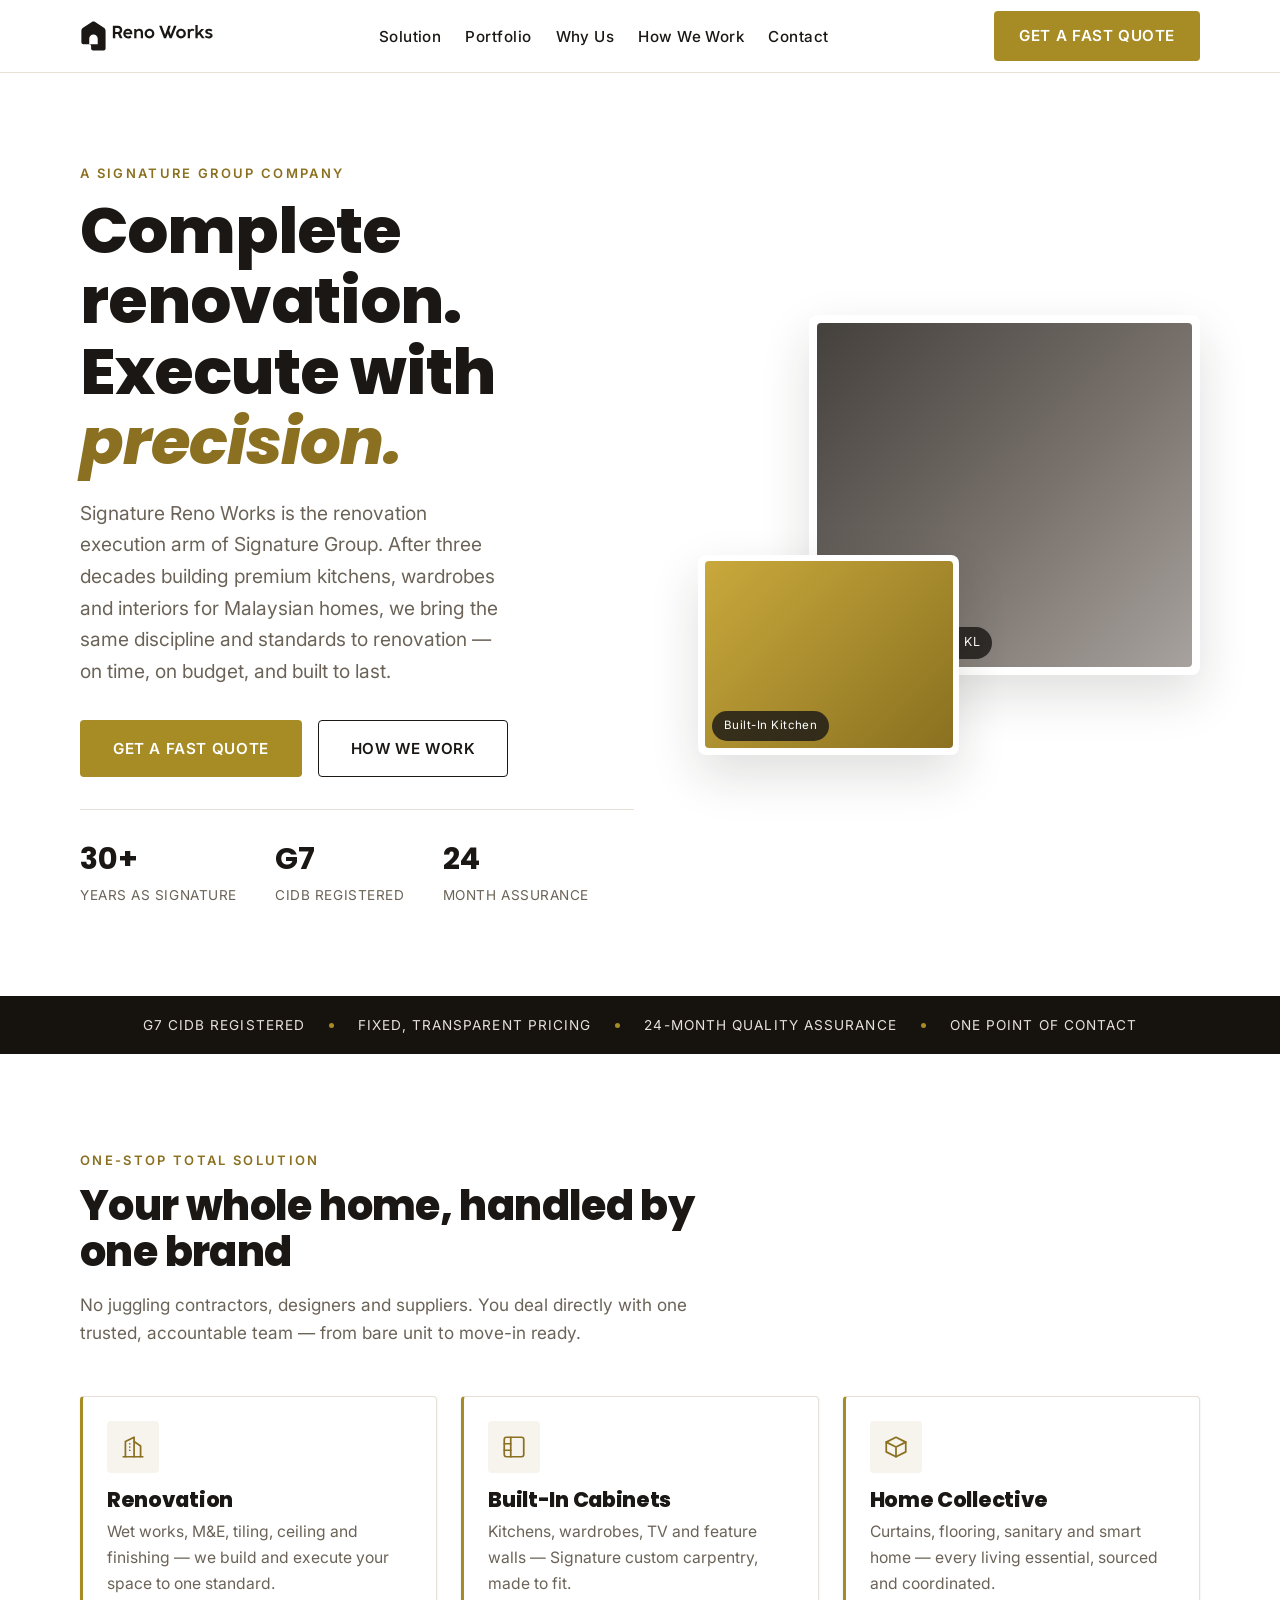
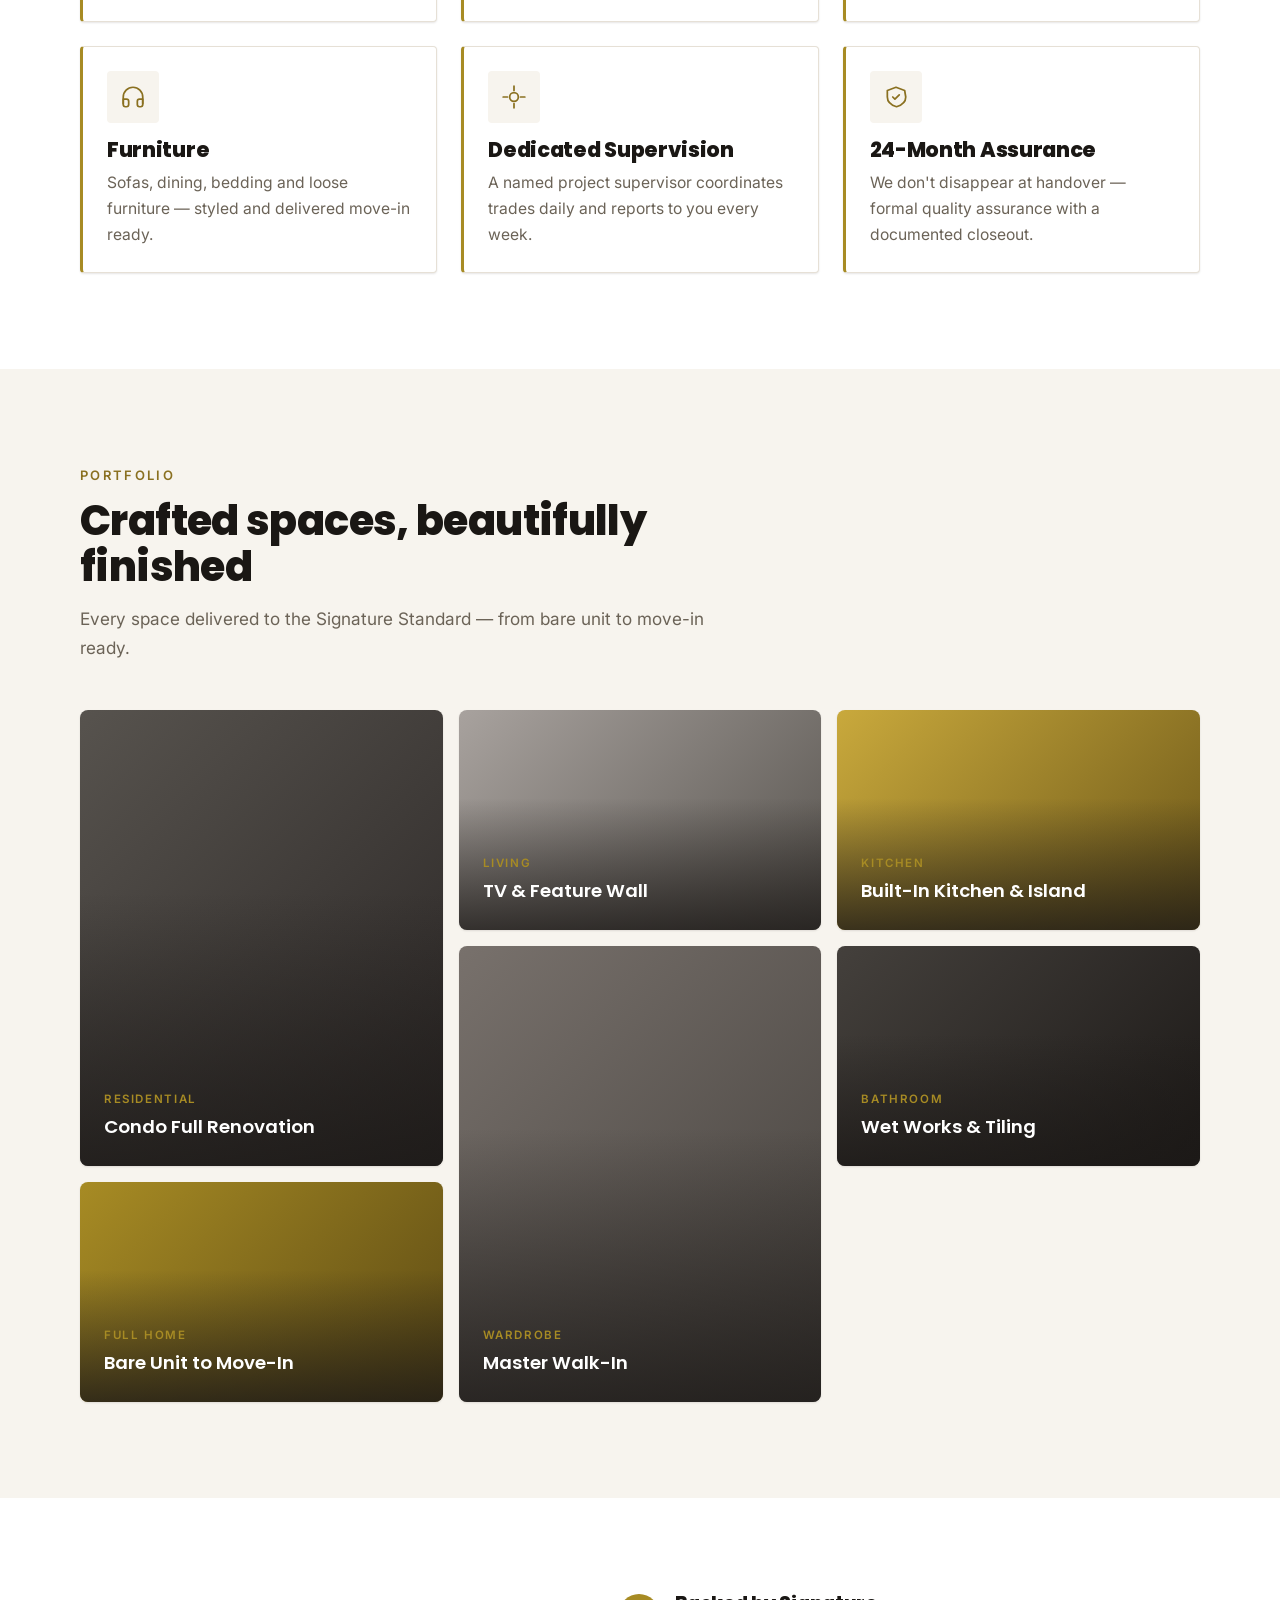
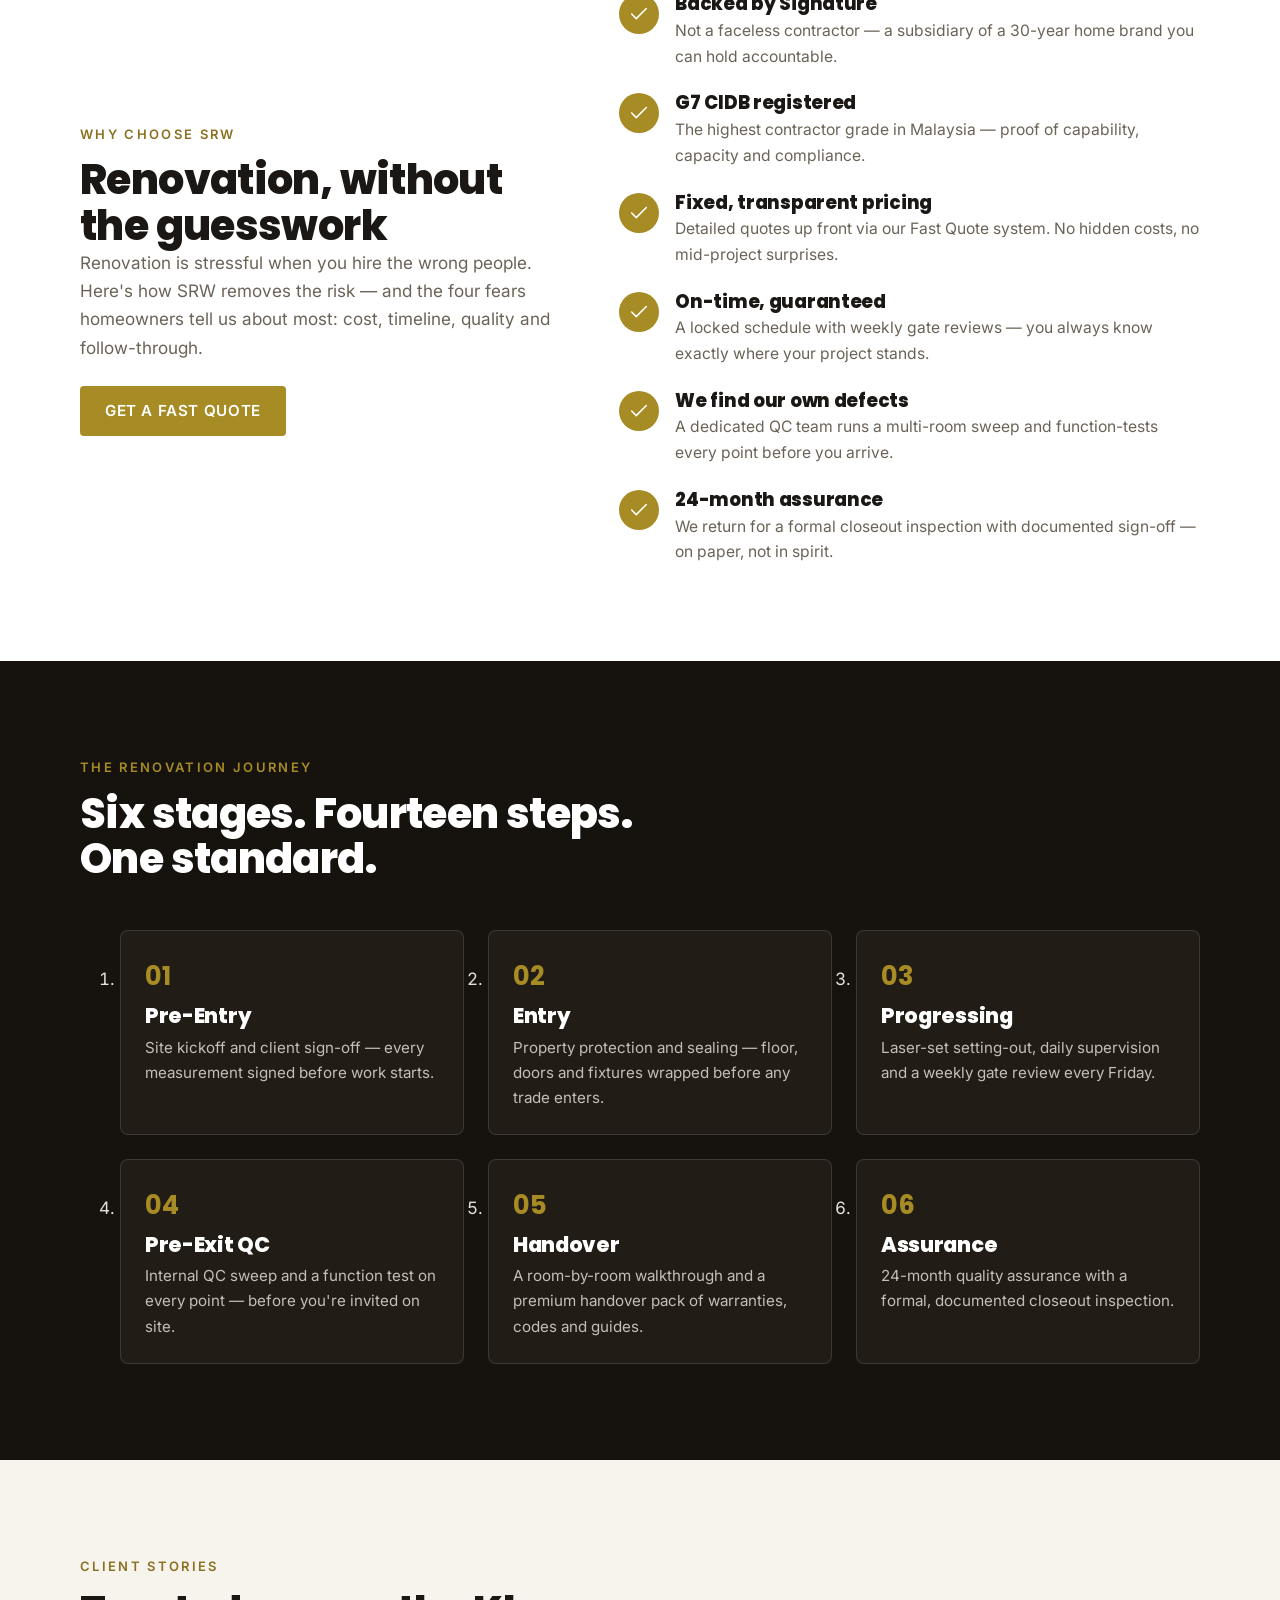
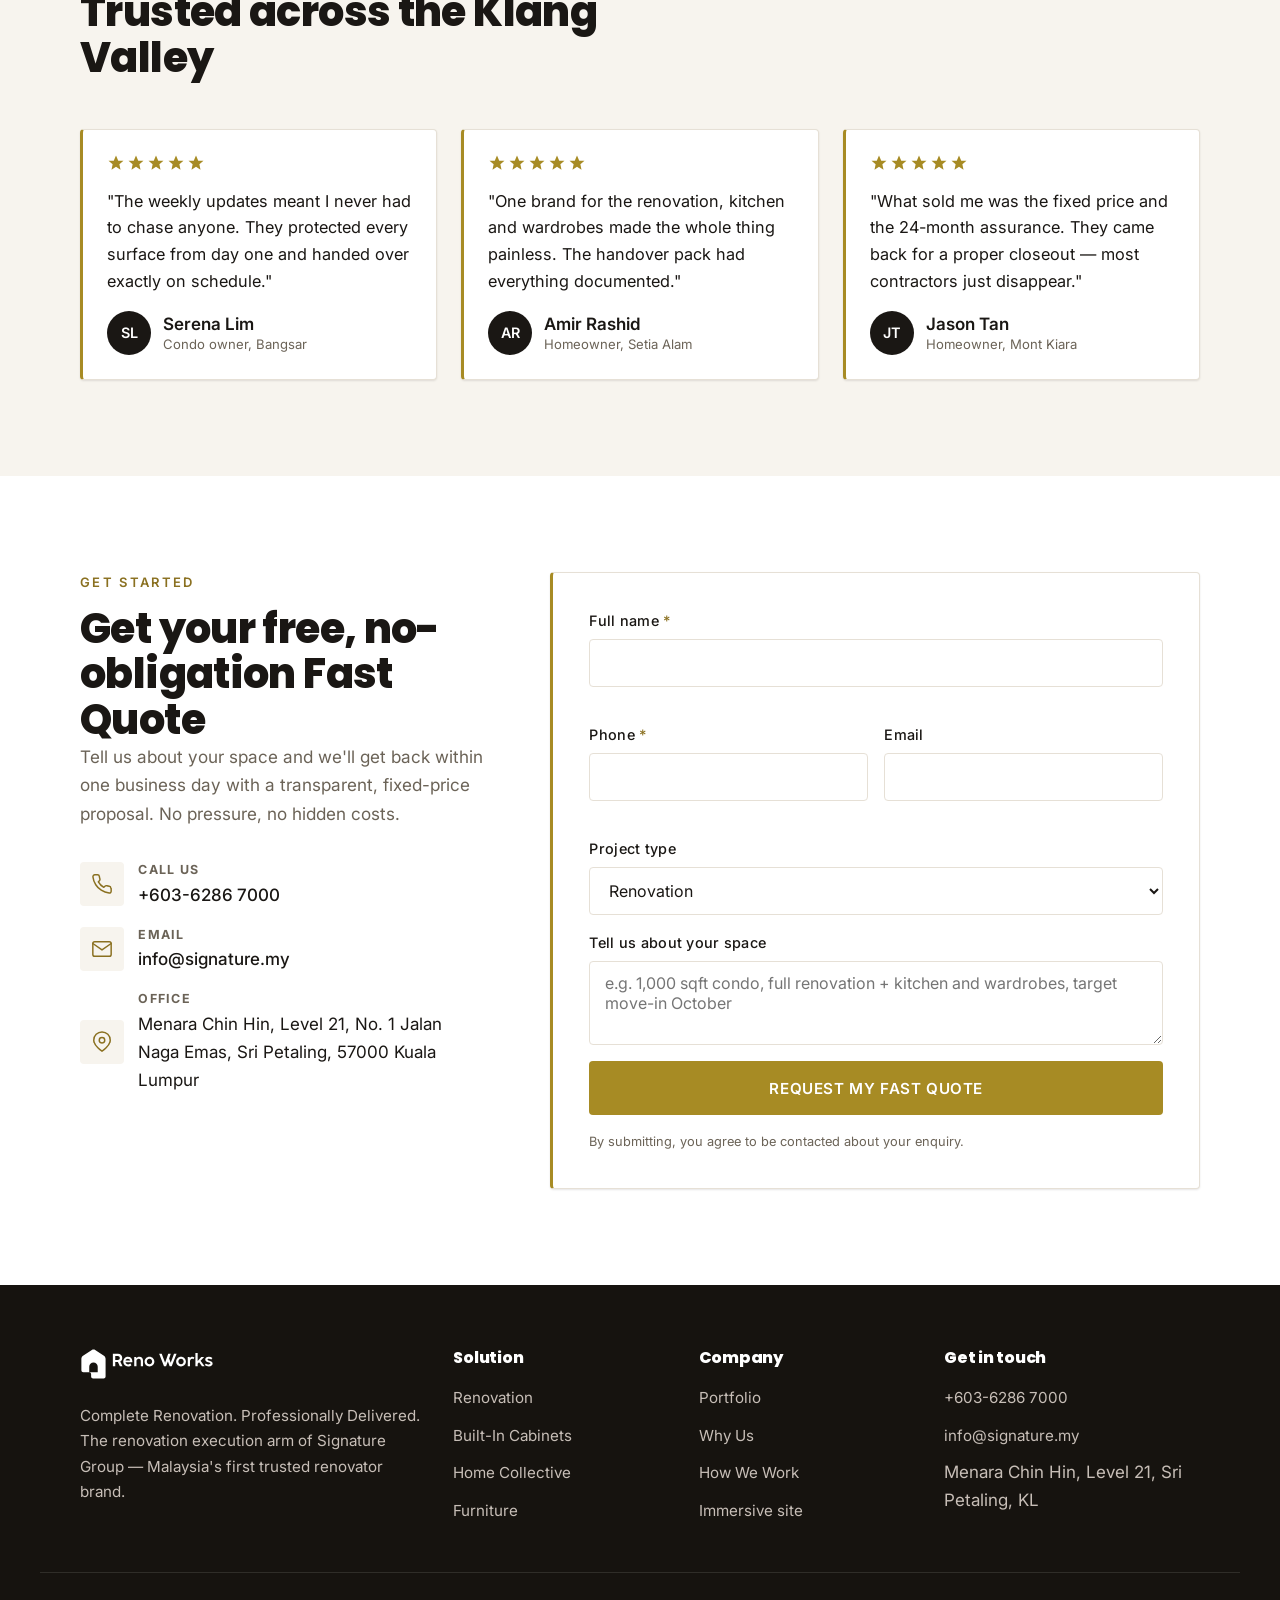
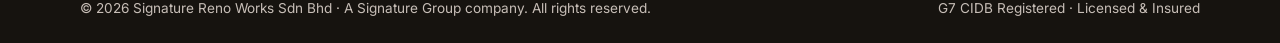
==== commit ab667f84: "Use official Reno Works logo and lead with Reno Works branding - Extract the real Reno Works house+w" ====
--- a/classic.html
+++ b/classic.html
@@ -3,11 +3,12 @@
 <head>
   <meta charset="UTF-8" />
   <meta name="viewport" content="width=device-width, initial-scale=1" />
-  <title>Signature Reno Works — Complete Renovation. Execute with Precision.</title>
-  <meta name="description" content="Signature Reno Works (SRW), the renovation execution arm of Signature Group. Malaysia's first trusted renovator brand — G7 CIDB registered, fixed transparent pricing, 24-month quality assurance." />
+  <title>Reno Works — Complete Renovation. Professionally Delivered.</title>
+  <meta name="description" content="Reno Works, the renovation execution arm of Signature Group. Malaysia's first trusted renovator brand — G7 CIDB registered, fixed transparent pricing, 24-month quality assurance." />
+  <link rel="icon" href="reno-mark.svg" type="image/svg+xml" />
   <link rel="preconnect" href="https://fonts.googleapis.com" />
   <link rel="preconnect" href="https://fonts.gstatic.com" crossorigin />
-  <link href="https://fonts.googleapis.com/css2?family=Archivo:wght@500;600;700;800;900&family=Inter:wght@300;400;500;600;700&display=swap" rel="stylesheet" />
+  <link href="https://fonts.googleapis.com/css2?family=Poppins:wght@500;600;700;800&family=Inter:wght@300;400;500;600;700&display=swap" rel="stylesheet" />
   <link rel="stylesheet" href="styles.css" />
 </head>
 <body>
@@ -16,21 +17,15 @@
   <!-- ===== Header ===== -->
   <header class="site-header" id="top">
     <div class="container header-inner">
-      <a class="brand" href="#top" aria-label="Signature Reno Works home">
-        <span class="brand-mark" aria-hidden="true">
-          <svg viewBox="0 0 24 24" width="20" height="20" fill="currentColor"><path d="M9 3 4 21h3.4L12.4 3z"/><path d="M16.6 3 11.6 21H15L20 3z"/></svg>
-        </span>
-        <span class="brand-text">
-          <span class="brand-name">SIGNATURE</span>
-          <span class="brand-sub">Reno Works</span>
-        </span>
+      <a class="brand" href="#top" aria-label="Reno Works home">
+        <span class="brand-logo" role="img" aria-label="Reno Works"></span>
       </a>
 
       <nav class="nav" aria-label="Primary">
         <ul class="nav-list">
           <li><a href="#solution">Solution</a></li>
           <li><a href="#portfolio">Portfolio</a></li>
-          <li><a href="#why">Why SRW</a></li>
+          <li><a href="#why">Why Us</a></li>
           <li><a href="#process">How We Work</a></li>
           <li><a href="#contact">Contact</a></li>
         </ul>
@@ -49,7 +44,7 @@
       <ul>
         <li><a href="#solution">Solution</a></li>
         <li><a href="#portfolio">Portfolio</a></li>
-        <li><a href="#why">Why SRW</a></li>
+        <li><a href="#why">Why Us</a></li>
         <li><a href="#process">How We Work</a></li>
         <li><a href="#contact">Contact</a></li>
         <li><a class="btn btn-accent" href="#contact">Get a Fast Quote</a></li>
@@ -377,16 +372,10 @@
   <footer class="site-footer">
     <div class="container footer-inner">
       <div class="footer-brand">
-        <a class="brand" href="#top" aria-label="Signature Reno Works home">
-          <span class="brand-mark" aria-hidden="true">
-            <svg viewBox="0 0 24 24" width="20" height="20" fill="currentColor"><path d="M9 3 4 21h3.4L12.4 3z"/><path d="M16.6 3 11.6 21H15L20 3z"/></svg>
-          </span>
-          <span class="brand-text">
-            <span class="brand-name">SIGNATURE</span>
-            <span class="brand-sub">Reno Works</span>
-          </span>
+        <a class="brand" href="#top" aria-label="Reno Works home">
+          <span class="brand-logo" role="img" aria-label="Reno Works"></span>
         </a>
-        <p>The renovation execution arm of Signature Group — Malaysia's first trusted renovator brand. Distinctive Deliver. Design Dedicatedly.</p>
+        <p>Complete Renovation. Professionally Delivered. The renovation execution arm of Signature Group — Malaysia's first trusted renovator brand.</p>
       </div>
       <nav class="footer-col" aria-label="Footer solution">
         <h4>Solution</h4>
@@ -401,7 +390,7 @@
         <h4>Company</h4>
         <ul>
           <li><a href="#portfolio">Portfolio</a></li>
-          <li><a href="#why">Why SRW</a></li>
+          <li><a href="#why">Why Us</a></li>
           <li><a href="#process">How We Work</a></li>
           <li><a href="index.html">Immersive site</a></li>
         </ul>
--- a/styles.css
+++ b/styles.css
@@ -22,7 +22,7 @@
   --color-dark-surface: #211C16;
 
   /* Type scale */
-  --font-display: 'Archivo', system-ui, -apple-system, 'Segoe UI', sans-serif;
+  --font-display: 'Poppins', system-ui, -apple-system, 'Segoe UI', sans-serif;
   --font-body: 'Inter', system-ui, -apple-system, 'Segoe UI', sans-serif;
 
   /* Spacing rhythm (8pt) */
@@ -180,19 +180,14 @@
   min-height: 72px;
 }
 
-.brand { display: inline-flex; align-items: center; gap: 0.75rem; }
-.brand-mark {
-  display: grid;
-  place-items: center;
-  width: 42px;
-  height: 42px;
-  background: var(--color-foreground);
-  color: #fff;
-  font-family: var(--font-display);
-  font-weight: 700;
-  font-size: 0.95rem;
-  letter-spacing: 0.02em;
-  border-radius: var(--radius);
+.brand { display: inline-flex; align-items: center; gap: 0.75rem; color: var(--color-foreground); }
+.brand-logo {
+  display: block;
+  height: 30px;
+  width: 133px;
+  background-color: currentColor;
+  -webkit-mask: url("reno-lockup.svg") no-repeat center / contain;
+  mask: url("reno-lockup.svg") no-repeat center / contain;
 }
 .brand-text { display: flex; flex-direction: column; line-height: 1.1; }
 .brand-name { font-family: var(--font-display); font-weight: 600; font-size: 1.15rem; }
@@ -474,6 +469,7 @@
 /* ----- Footer ----- */
 .site-footer { background: var(--color-dark); color: #C7BEB7; padding-top: var(--space-8); }
 .site-footer .brand-name { color: #fff; }
+.site-footer .brand-logo { color: #fff; }
 .footer-inner {
   display: grid;
   grid-template-columns: 1.6fr 1fr 1fr 1.2fr;
